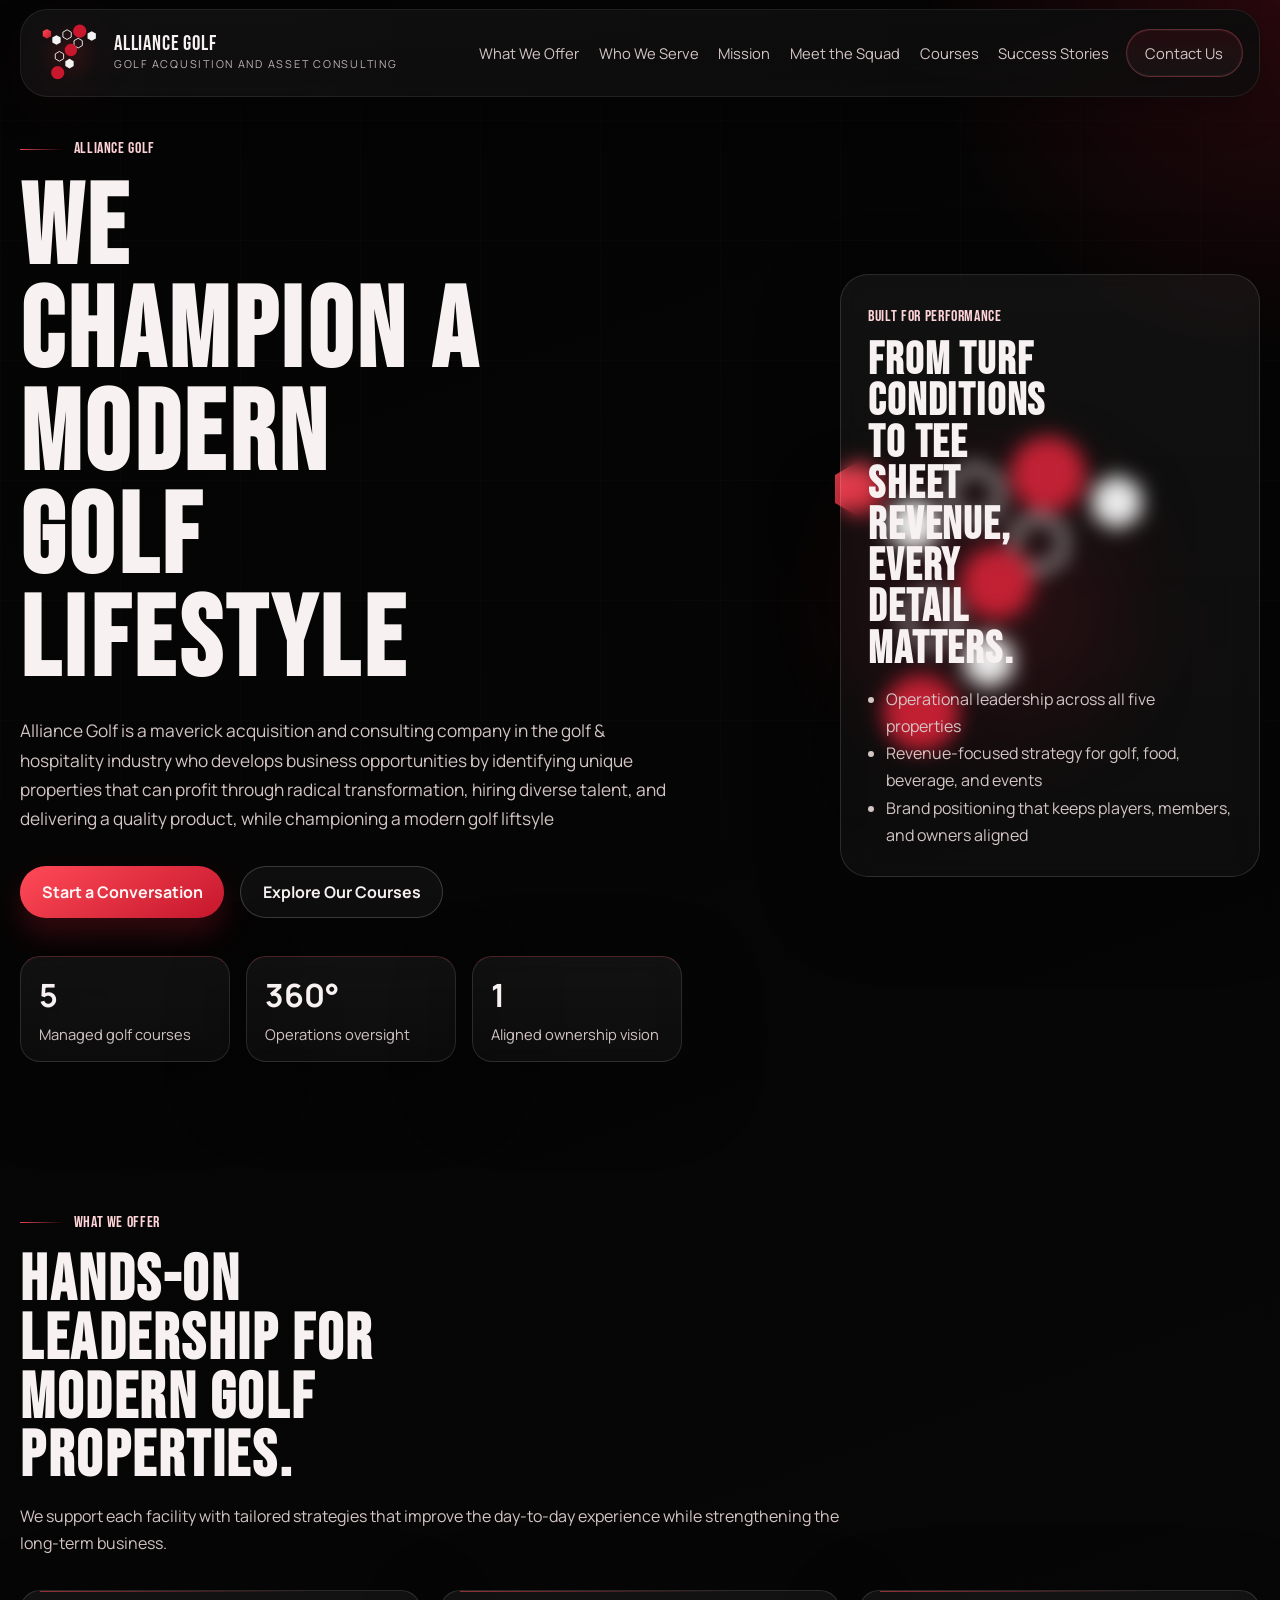
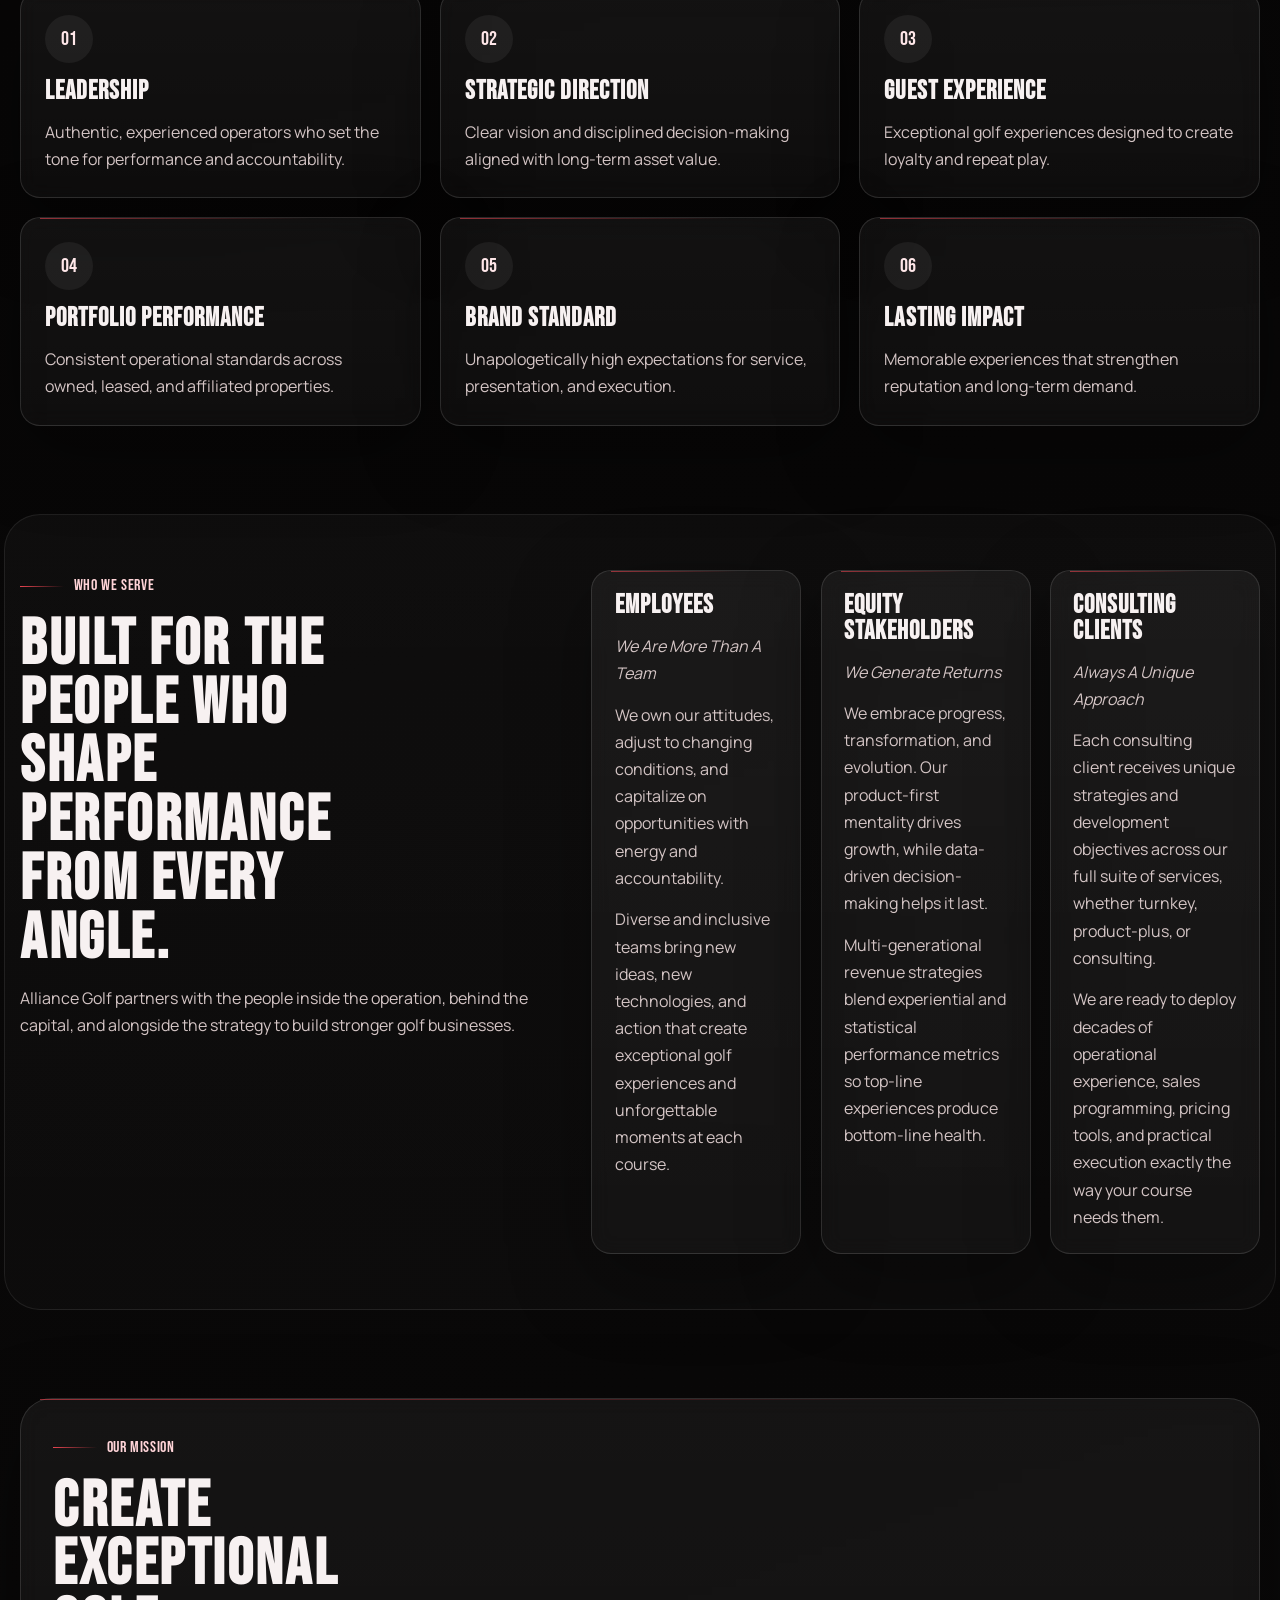
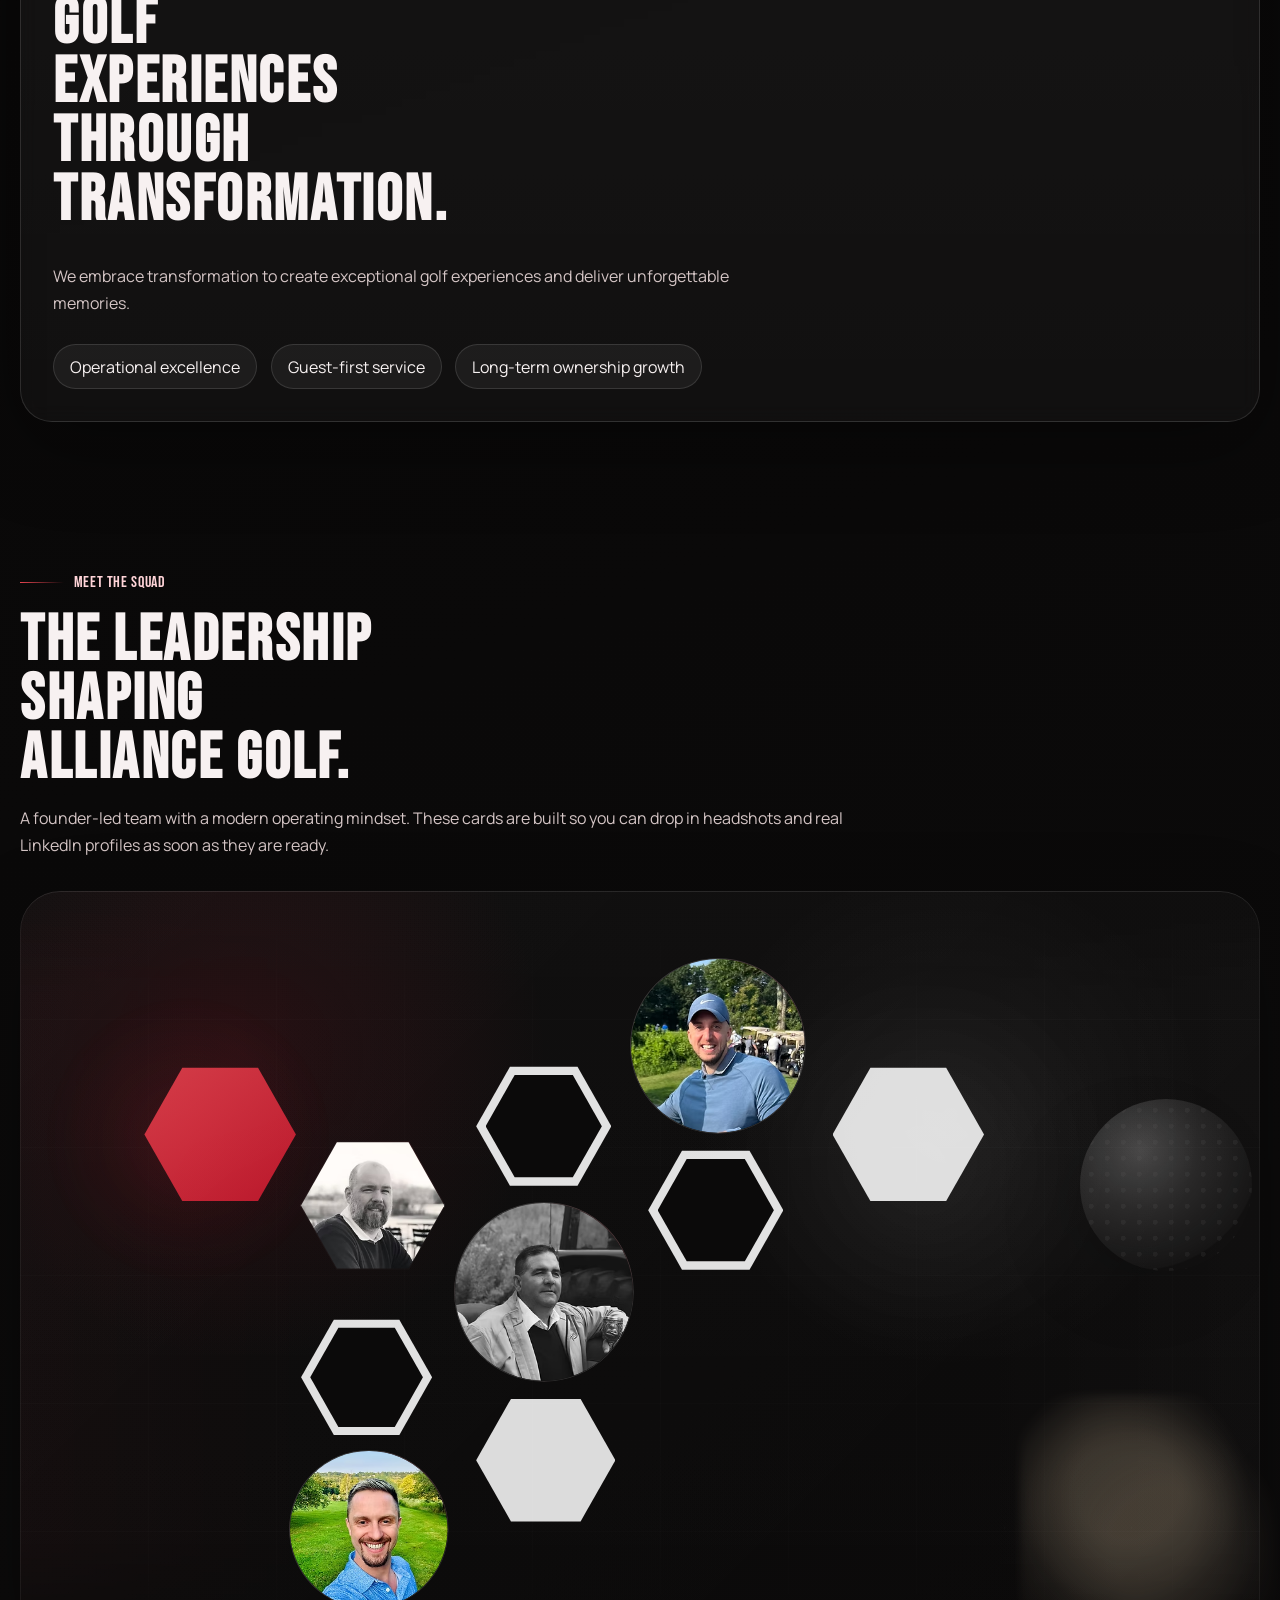
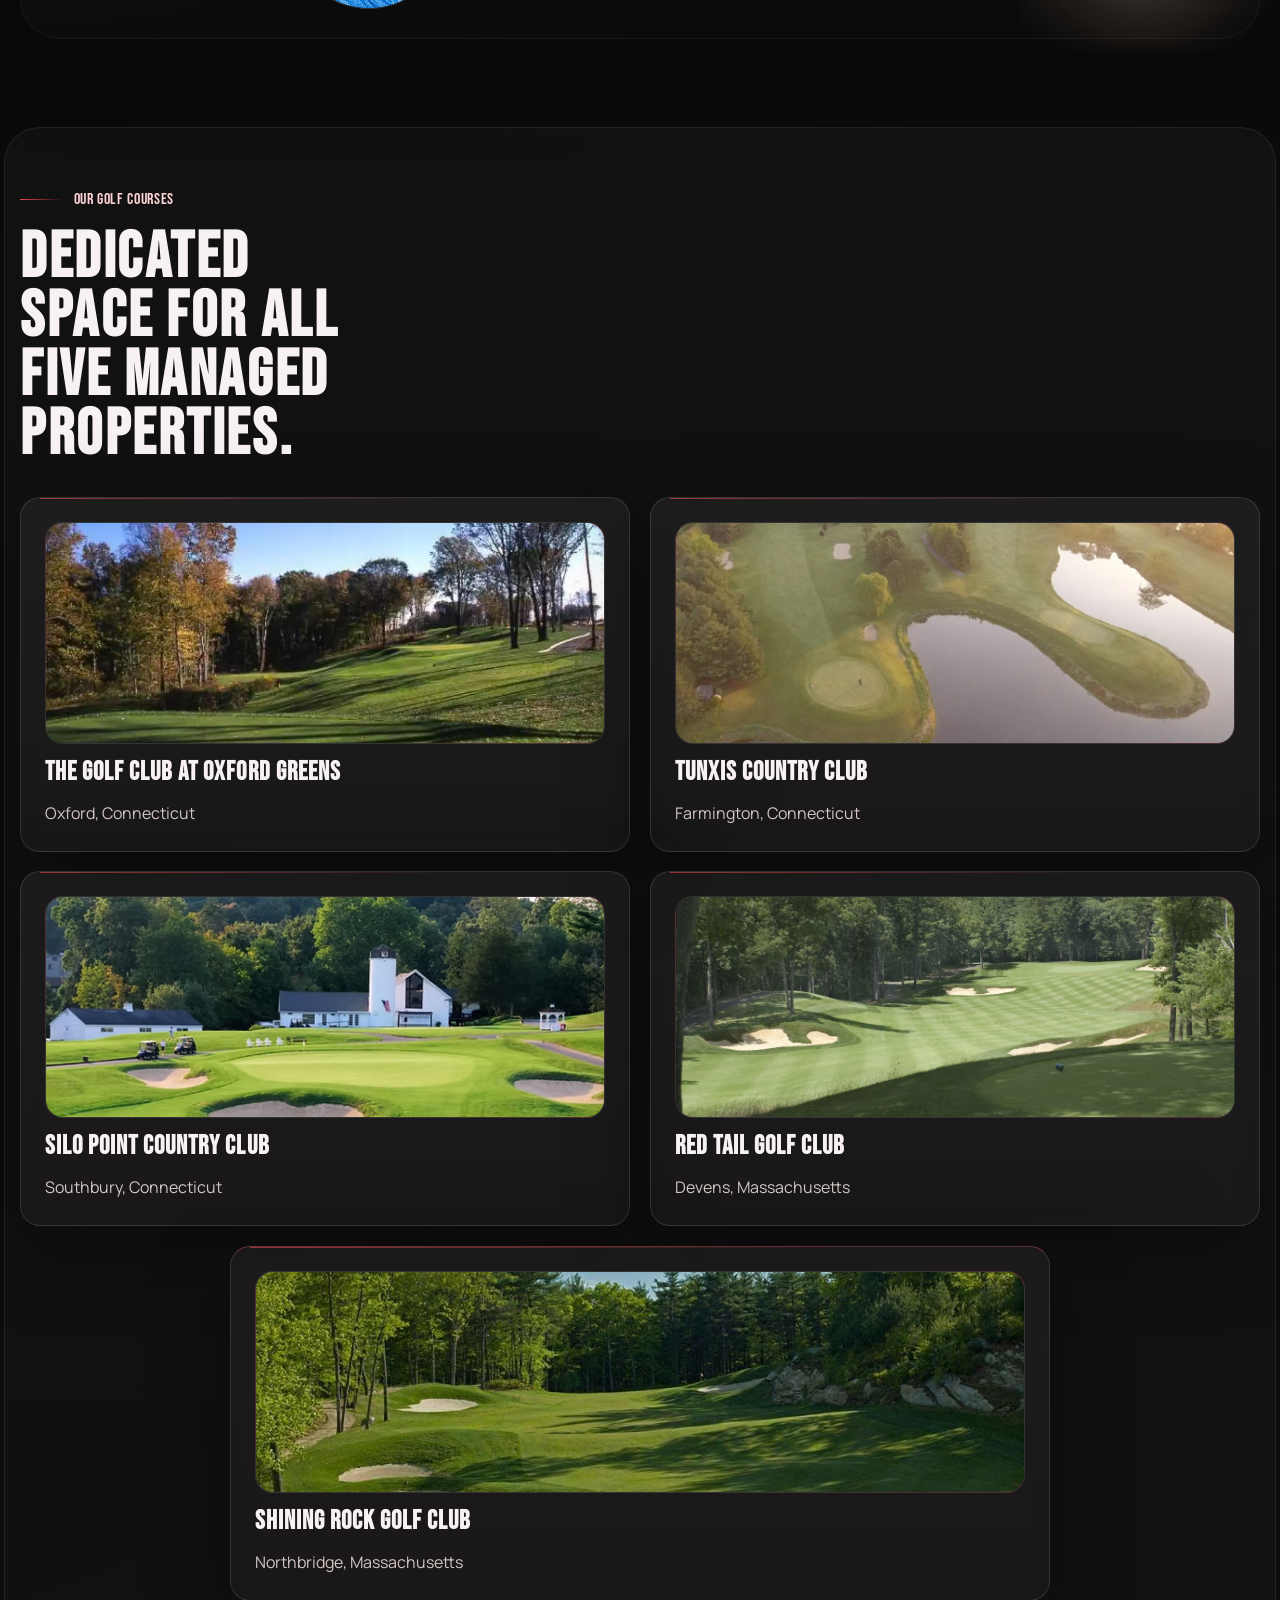
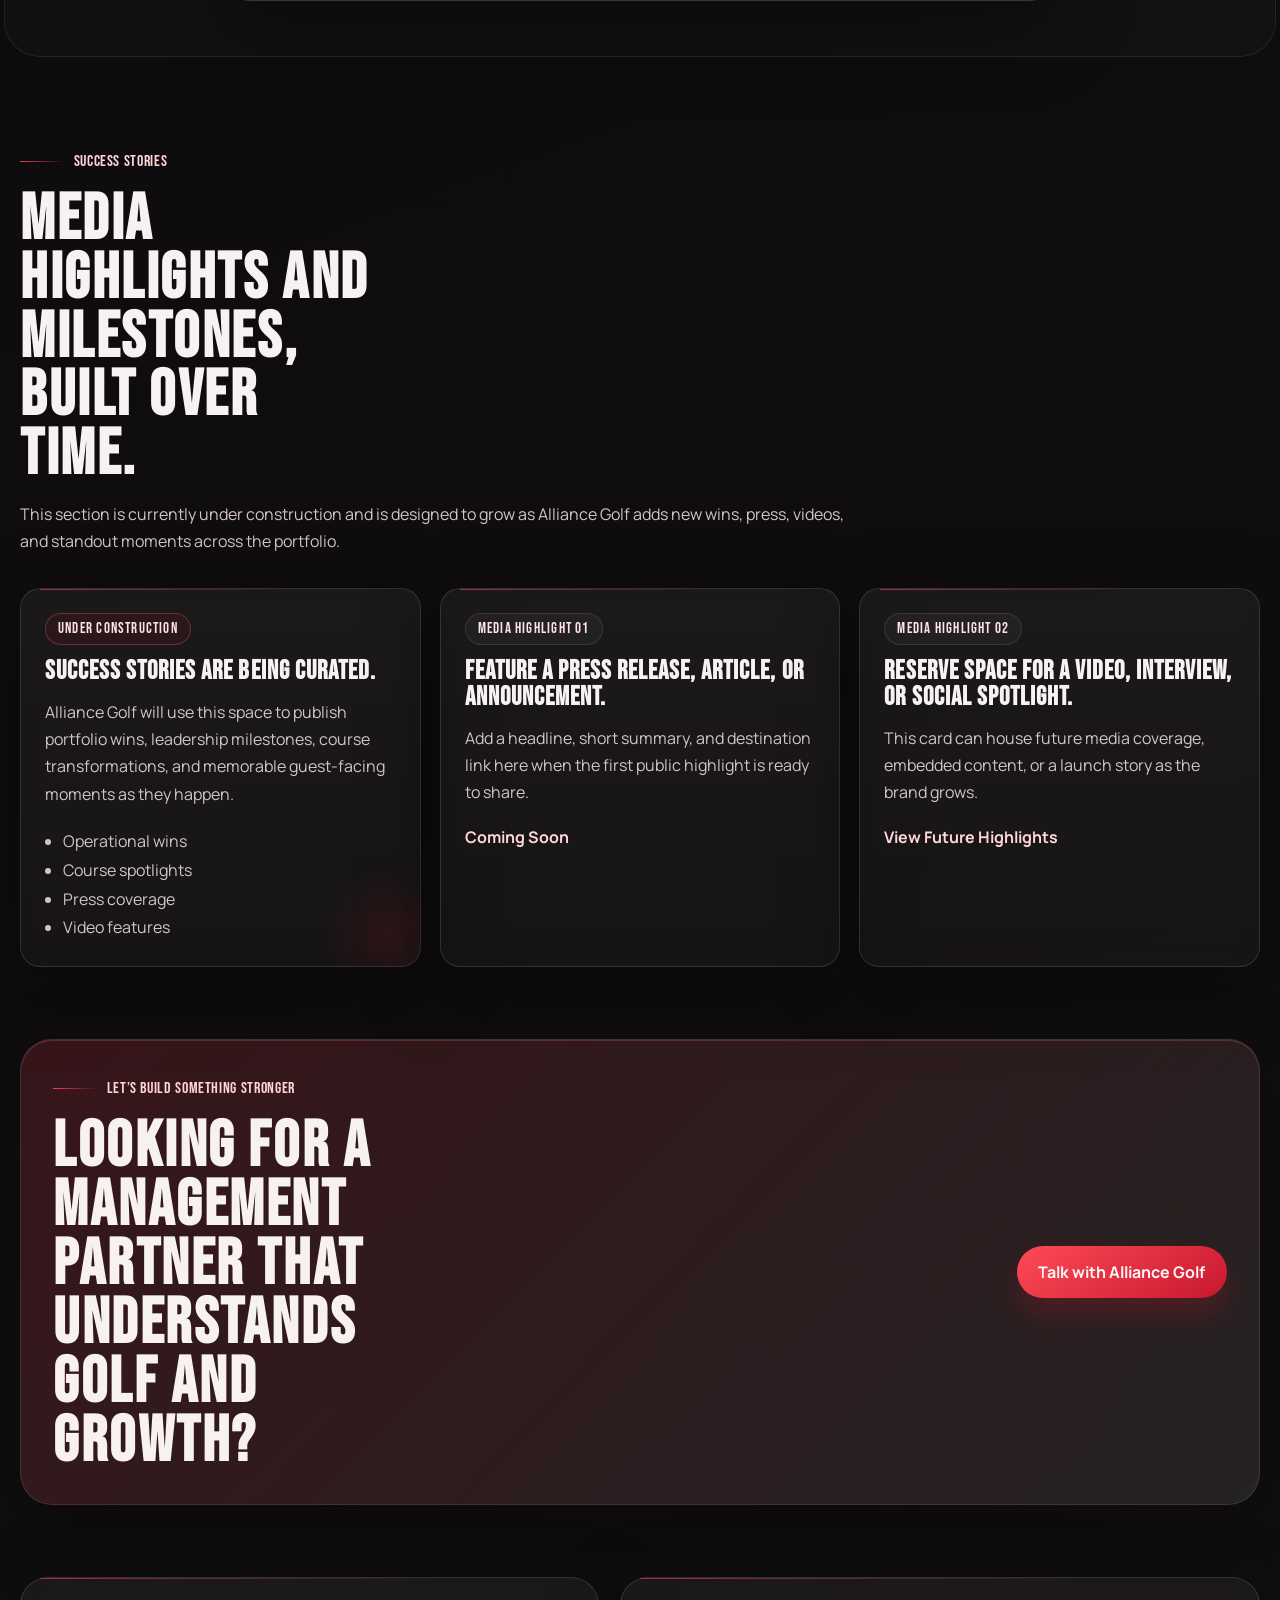
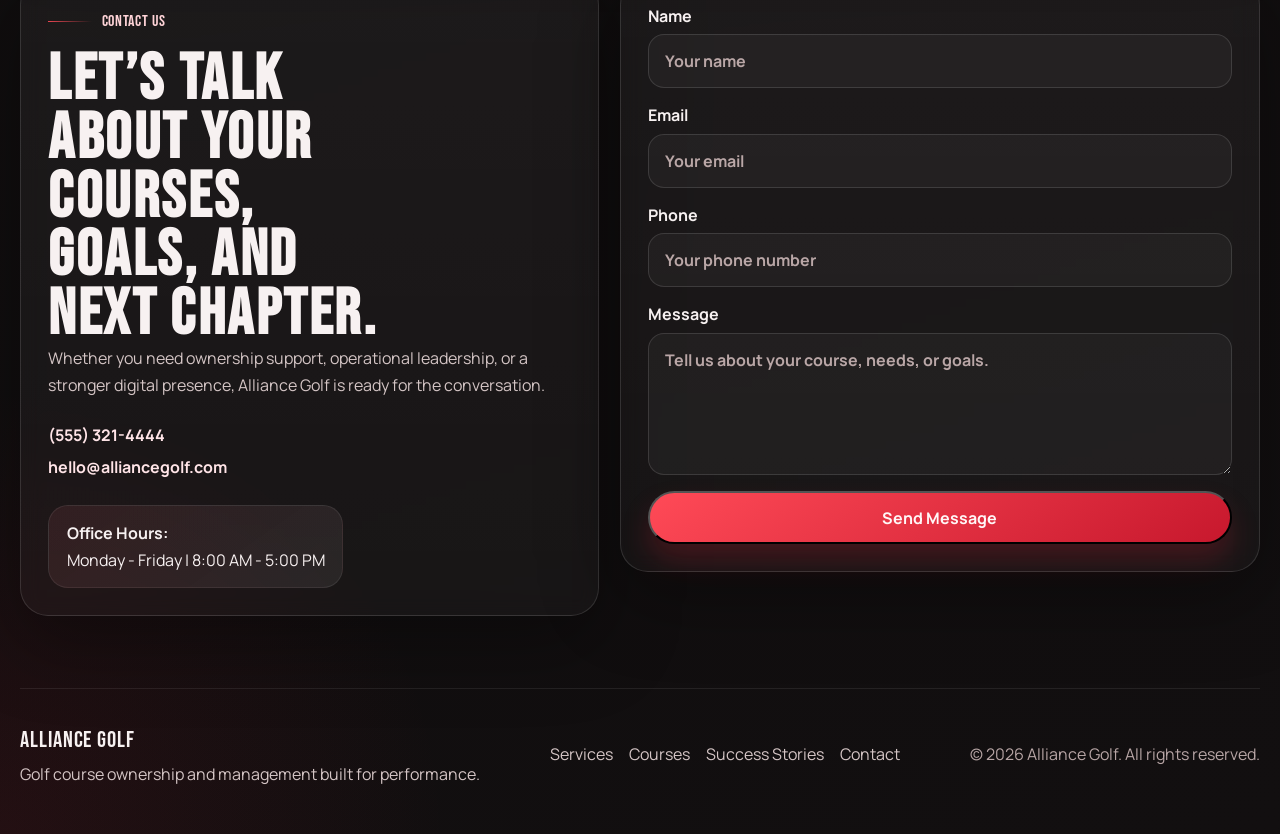
==== index.html @ 33ef3bf8 "initial commit alliance golf" ====
<!DOCTYPE html>
<html lang="en">
  <head>
    <meta charset="UTF-8" />
    <meta name="viewport" content="width=device-width, initial-scale=1.0" />
    <title>Alliance Golf | Golf Acquisition and Asset Consulting</title>
    <meta
      name="description"
      content="Alliance Golf is a golf course ownership and management group focused on operations, member experience, and long-term property growth."
    />
    <link rel="preconnect" href="https://fonts.googleapis.com" />
    <link rel="preconnect" href="https://fonts.gstatic.com" crossorigin />
    <link
      href="https://fonts.googleapis.com/css2?family=Bebas+Neue&family=Manrope:wght@400;500;600;700;800&display=swap"
      rel="stylesheet"
    />
    <link rel="stylesheet" href="styles.css" />
  </head>
  <body>
    <div class="site-shell">
      <header class="topbar">
        <a class="brand" href="#home" aria-label="Alliance Golf home">
          <span class="brand-mark">
            <img
              class="brand-logo"
              src="alliance-golf-logo.svg"
              alt="Alliance Golf logo"
            />
          </span>
          <span class="brand-copy">
            <span class="brand-name">Alliance Golf</span>
            <span class="brand-tag">Golf Acqusition and Asset Consulting</span>
          </span>
        </a>

        <button
          class="menu-toggle"
          type="button"
          aria-expanded="false"
          aria-controls="primary-nav"
        >
          <span></span>
          <span></span>
          <span></span>
          <span class="sr-only">Toggle navigation</span>
        </button>

        <nav class="nav" id="primary-nav" aria-label="Primary navigation">
          <a href="#offer">What We Offer</a>
          <a href="#serve">Who We Serve</a>
          <a href="#mission">Mission</a>
          <a href="#squad">Meet the Squad</a>
          <a href="#courses">Courses</a>
          <a href="#stories">Success Stories</a>
          <a href="#contact" class="nav-cta">Contact Us</a>
        </nav>
      </header>

      <main>
        <section class="hero section" id="home">
          <div class="hero-copy reveal">
            <p class="eyebrow">Alliance Golf</p>
            <h1>We Champion a Modern Golf Lifestyle</h1>
            <p class="hero-text">
              Alliance Golf is a maverick acquisition and consulting company in the golf &
              hospitality industry who develops business opportunities by identifying unique properties that
              can profit through radical transformation, hiring diverse talent, and delivering a quality product,
              while championing a modern golf liftsyle
            </p>
            <div class="hero-actions">
              <a class="button button-primary" href="#contact">Start a Conversation</a>
              <a class="button button-secondary" href="#courses">Explore Our Courses</a>
            </div>
            <div class="hero-stats">
              <article>
                <strong>5</strong>
                <span>Managed golf courses</span>
              </article>
              <article>
                <strong>360&deg;</strong>
                <span>Operations oversight</span>
              </article>
              <article>
                <strong>1</strong>
                <span>Aligned ownership vision</span>
              </article>
            </div>
          </div>

          <div class="hero-visual reveal">
            <div class="hero-logo-wrap" aria-hidden="true">
              <div class="hero-logo-glow"></div>
              <img class="hero-logo" src="alliance-golf-logo.svg" alt="" />
            </div>
            <div class="hero-panel">
              <p class="panel-label">Built for performance</p>
              <h2>From turf conditions to tee sheet revenue, every detail matters.</h2>
              <ul class="panel-list">
                <li>Operational leadership across all five properties</li>
                <li>Revenue-focused strategy for golf, food, beverage, and events</li>
                <li>Brand positioning that keeps players, members, and owners aligned</li>
              </ul>
            </div>
          </div>
        </section>

        <section class="section" id="offer">
          <div class="section-heading reveal">
            <p class="eyebrow">What We Offer</p>
            <h2>Hands-on leadership for modern golf properties.</h2>
            <p>
              We support each facility with tailored strategies that improve the day-to-day
              experience while strengthening the long-term business.
            </p>
          </div>

          <div class="card-grid offer-grid">
            <article class="info-card reveal">
              <span class="card-icon">01</span>
              <h3>Leadership</h3>
              <p>
                Authentic, experienced operators who set the tone for performance and
                accountability.
              </p>
            </article>
            <article class="info-card reveal">
              <span class="card-icon">02</span>
              <h3>Strategic Direction</h3>
              <p>
                Clear vision and disciplined decision-making aligned with long-term asset
                value.
              </p>
            </article>
            <article class="info-card reveal">
              <span class="card-icon">03</span>
              <h3>Guest Experience</h3>
              <p>
                Exceptional golf experiences designed to create loyalty and repeat play.
              </p>
            </article>
            <article class="info-card reveal">
              <span class="card-icon">04</span>
              <h3>Portfolio Performance</h3>
              <p>
                Consistent operational standards across owned, leased, and affiliated
                properties.
              </p>
            </article>
            <article class="info-card reveal">
              <span class="card-icon">05</span>
              <h3>Brand Standard</h3>
              <p>
                Unapologetically high expectations for service, presentation, and
                execution.
              </p>
            </article>
            <article class="info-card reveal">
              <span class="card-icon">06</span>
              <h3>Lasting Impact</h3>
              <p>
                Memorable experiences that strengthen reputation and long-term demand.
              </p>
            </article>
          </div>
        </section>

        <section class="section section-alt" id="serve">
          <div class="split-layout">
            <div class="section-heading reveal">
              <p class="eyebrow">Who We Serve</p>
              <h2>Built for the people who shape performance from every angle.</h2>
              <p>
                Alliance Golf partners with the people inside the operation, behind the capital,
                and alongside the strategy to build stronger golf businesses.
              </p>
            </div>
            <div class="serve-list">
              <article class="serve-card reveal">
                <h3>Employees</h3>
                <p><em>We Are More Than A Team</em></p>
                <p>
                  We own our attitudes, adjust to changing conditions, and capitalize on
                  opportunities with energy and accountability.
                </p>
                <p>
                  Diverse and inclusive teams bring new ideas, new technologies, and action that
                  create exceptional golf experiences and unforgettable moments at each course.
                </p>
              </article>
              <article class="serve-card reveal">
                <h3>Equity Stakeholders</h3>
                <p><em>We Generate Returns</em></p>
                <p>
                  We embrace progress, transformation, and evolution. Our product-first mentality
                  drives growth, while data-driven decision-making helps it last.
                </p>
                <p>
                  Multi-generational revenue strategies blend experiential and statistical
                  performance metrics so top-line experiences produce bottom-line health.
                </p>
              </article>
              <article class="serve-card reveal">
                <h3>Consulting Clients</h3>
                <p><em>Always A Unique Approach</em></p>
                <p>
                  Each consulting client receives unique strategies and development objectives
                  across our full suite of services, whether turnkey, product-plus, or consulting.
                </p>
                <p>
                  We are ready to deploy decades of operational experience, sales programming,
                  pricing tools, and practical execution exactly the way your course needs them.
                </p>
              </article>
            </div>
          </div>
        </section>

        <section class="section" id="mission">
          <div class="mission-panel reveal">
            <div class="section-heading">
              <p class="eyebrow">Our Mission</p>
              <h2>Create exceptional golf experiences through transformation.</h2>
            </div>
            <p class="mission-text">
              We embrace transformation to create exceptional golf experiences and deliver
              unforgettable memories.
            </p>
            <div class="mission-pillars">
              <span>Operational excellence</span>
              <span>Guest-first service</span>
              <span>Long-term ownership growth</span>
            </div>
          </div>
        </section>

        <section class="section squad-section" id="squad">
          <div class="section-heading reveal">
            <p class="eyebrow">Meet the Squad</p>
            <h2>The leadership shaping Alliance Golf.</h2>
            <p>
              A founder-led team with a modern operating mindset. These cards are built so you can
              drop in headshots and real LinkedIn profiles as soon as they are ready.
            </p>
          </div>

          <div class="squad-stage reveal">
            <span class="squad-atmosphere squad-atmosphere-left" aria-hidden="true"></span>
            <span class="squad-atmosphere squad-atmosphere-right" aria-hidden="true"></span>
            <span class="squad-ghost-hex squad-ghost-hex-one" aria-hidden="true"></span>
            <span class="squad-ghost-hex squad-ghost-hex-two" aria-hidden="true"></span>
            <span class="squad-golf-ball" aria-hidden="true"></span>
            <span class="squad-sand" aria-hidden="true"></span>

            <div class="squad-grid squad-logo-grid team-cluster">
            <span class="logo-piece logo-piece-red logo-piece-left node-1" aria-hidden="true"></span>
            <article class="profile-shape profile-circle profile-center node-8">
              <div class="profile-visual is-empty">
                <img
                  class="profile-image"
                  src="images/team/cofounder-2.jpg"
                  alt="Bryan Barrington headshot"
                  loading="lazy"
                  onerror="this.parentElement.classList.add('is-empty'); this.remove();"
                  onload="this.parentElement.classList.remove('is-empty');"
                />
                <div class="profile-placeholder" aria-hidden="true">
                  <span>Upload Bryan Photo</span>
                  <small>`images/team/cofounder-2.jpg`</small>
                </div>
              </div>
              <div class="profile-hover">
                <p class="profile-role">Agronomist</p>
                <h3>Bryan Barrington</h3>
                <p>Focuses on agronomy leadership, course conditions, and on-course standards.</p>
                <a class="profile-link" href="https://www.linkedin.com/in/bryan-barrington-08349510/" target="_blank" rel="noreferrer">
                  <span class="linkedin-mark" aria-hidden="true">
                    <svg viewBox="0 0 24 24" focusable="false" aria-hidden="true">
                      <path d="M6.94 8.5H3.56V20h3.38V8.5Zm.22-3.56c0-1.08-.81-1.94-1.91-1.94-1.09 0-1.91.86-1.91 1.94 0 1.07.81 1.94 1.88 1.94h.02c1.12 0 1.92-.87 1.92-1.94ZM20 13.01C20 9.47 18.11 7.82 15.59 7.82c-2.03 0-2.94 1.12-3.45 1.91V8.5H8.77c.04.82 0 11.5 0 11.5h3.37v-6.42c0-.34.03-.68.13-.92.27-.68.88-1.38 1.91-1.38 1.35 0 1.89 1.03 1.89 2.53V20H20v-6.99Z" />
                    </svg>
                  </span>
                  View LinkedIn
                </a>
              </div>
            </article>
            <span class="logo-piece logo-piece-outline logo-piece-top-center node-3" aria-hidden="true"></span>

            <article class="profile-shape profile-circle profile-top-right node-4">
              <div class="profile-visual is-empty">
                <img
                  class="profile-image"
                  src="images/team/cofounder-1.jpg"
                  alt="Josh McKim headshot"
                  loading="lazy"
                  onerror="this.parentElement.classList.add('is-empty'); this.remove();"
                  onload="this.parentElement.classList.remove('is-empty');"
                />
                <div class="profile-placeholder" aria-hidden="true">
                  <span>Upload Josh Photo</span>
                  <small>`images/team/cofounder-1.jpg`</small>
                </div>
              </div>
              <div class="profile-hover">
                <p class="profile-role">Managing Partner</p>
                <h3>Josh McKim</h3>
                <p>Leads vision, portfolio growth, and the strategic direction behind Alliance Golf.</p>
                <a class="profile-link" href="https://www.linkedin.com/in/joshua-m-mckim-b2746239" target="_blank" rel="noreferrer">
                  <span class="linkedin-mark" aria-hidden="true">
                    <svg viewBox="0 0 24 24" focusable="false" aria-hidden="true">
                      <path d="M6.94 8.5H3.56V20h3.38V8.5Zm.22-3.56c0-1.08-.81-1.94-1.91-1.94-1.09 0-1.91.86-1.91 1.94 0 1.07.81 1.94 1.88 1.94h.02c1.12 0 1.92-.87 1.92-1.94ZM20 13.01C20 9.47 18.11 7.82 15.59 7.82c-2.03 0-2.94 1.12-3.45 1.91V8.5H8.77c.04.82 0 11.5 0 11.5h3.37v-6.42c0-.34.03-.68.13-.92.27-.68.88-1.38 1.91-1.38 1.35 0 1.89 1.03 1.89 2.53V20H20v-6.99Z" />
                    </svg>
                  </span>
                  View LinkedIn
                </a>
              </div>
            </article>
            <span class="logo-piece logo-piece-ghost logo-piece-top-right node-5" aria-hidden="true"></span>
            <span class="logo-piece logo-piece-outline logo-piece-mid-right node-6" aria-hidden="true"></span>
            <span class="logo-piece logo-piece-outline logo-piece-bottom-left node-7" aria-hidden="true"></span>

            <article class="profile-shape profile-circle profile-bottom-left node-10">
              <div class="profile-visual is-empty">
                <img
                  class="profile-image"
                  src="images/team/cofounder-3.jpg"
                  alt="Albert Tomasso headshot"
                  loading="lazy"
                  onerror="this.parentElement.classList.add('is-empty'); this.remove();"
                  onload="this.parentElement.classList.remove('is-empty');"
                />
                <div class="profile-placeholder" aria-hidden="true">
                  <span>Upload Albert Photo</span>
                  <small>`images/team/cofounder-3.jpg`</small>
                </div>
              </div>
              <div class="profile-hover">
                <p class="profile-role">VP of Tech</p>
                <h3>Albert Tomasso</h3>
                <p>Oversees digital systems, product innovation, and the technology layer.</p>
                <a class="profile-link" href="https://www.linkedin.com/in/albert-tomasso" target="_blank" rel="noreferrer">
                  <span class="linkedin-mark" aria-hidden="true">
                    <svg viewBox="0 0 24 24" focusable="false" aria-hidden="true">
                      <path d="M6.94 8.5H3.56V20h3.38V8.5Zm.22-3.56c0-1.08-.81-1.94-1.91-1.94-1.09 0-1.91.86-1.91 1.94 0 1.07.81 1.94 1.88 1.94h.02c1.12 0 1.92-.87 1.92-1.94ZM20 13.01C20 9.47 18.11 7.82 15.59 7.82c-2.03 0-2.94 1.12-3.45 1.91V8.5H8.77c.04.82 0 11.5 0 11.5h3.37v-6.42c0-.34.03-.68.13-.92.27-.68.88-1.38 1.91-1.38 1.35 0 1.89 1.03 1.89 2.53V20H20v-6.99Z" />
                    </svg>
                  </span>
                  View LinkedIn
                </a>
              </div>
            </article>
            <span class="logo-piece logo-piece-ghost logo-piece-bottom-center node-9" aria-hidden="true"></span>

            <article class="profile-shape profile-hex profile-mid-left node-2">
              <div class="profile-visual is-empty">
                <img
                  class="profile-image"
                  src="images/team/vp-tech.jpg"
                  alt="Aaron Czajka headshot"
                  loading="lazy"
                  onerror="this.parentElement.classList.add('is-empty'); this.remove();"
                  onload="this.parentElement.classList.remove('is-empty');"
                />
                <div class="profile-placeholder" aria-hidden="true">
                  <span>Upload Aaron Photo</span>
                  <small>`images/team/vp-tech.jpg`</small>
                </div>
              </div>
              <div class="profile-hover">
                <p class="profile-role">Vice President of Operations</p>
                <h3>Aaron Czajka</h3>
                <p>Oversees day-to-day execution, operational alignment, and property standards.</p>
                <a class="profile-link" href="https://www.linkedin.com/in/czajka-aaron" target="_blank" rel="noreferrer">
                  <span class="linkedin-mark" aria-hidden="true">
                    <svg viewBox="0 0 24 24" focusable="false" aria-hidden="true">
                      <path d="M6.94 8.5H3.56V20h3.38V8.5Zm.22-3.56c0-1.08-.81-1.94-1.91-1.94-1.09 0-1.91.86-1.91 1.94 0 1.07.81 1.94 1.88 1.94h.02c1.12 0 1.92-.87 1.92-1.94ZM20 13.01C20 9.47 18.11 7.82 15.59 7.82c-2.03 0-2.94 1.12-3.45 1.91V8.5H8.77c.04.82 0 11.5 0 11.5h3.37v-6.42c0-.34.03-.68.13-.92.27-.68.88-1.38 1.91-1.38 1.35 0 1.89 1.03 1.89 2.53V20H20v-6.99Z" />
                    </svg>
                  </span>
                  View LinkedIn
                </a>
              </div>
            </article>
            </div>
          </div>
        </section>

        <section class="section section-alt" id="courses">
          <div class="section-heading reveal">
            <p class="eyebrow">Our Golf Courses</p>
            <h2>Dedicated space for all five managed properties.</h2>
            <p>
            </p>
          </div>

          <div class="course-grid">
            <article class="course-card reveal">
              <div class="course-media is-empty">
                <img
                  class="course-image"
                  src="images/courses/course-1.png"
                  alt="Course 01 photo"
                  loading="lazy"
                  onerror="this.parentElement.classList.add('is-empty'); this.remove();"
                  onload="this.parentElement.classList.remove('is-empty');"
                />
                <div class="course-placeholder" aria-hidden="true">
                  <span>Upload Course 01 Photo</span>
                  <small>`images/courses/course-1.png`</small>
                </div>
              </div>
              <h3>The Golf Club at Oxford Greens</h3>
              <p>Oxford, Connecticut</p>
            </article>
            <article class="course-card reveal">
              <div class="course-media is-empty">
                <img
                  class="course-image"
                  src="images/courses/course-2.png"
                  alt="Course 02 photo"
                  loading="lazy"
                  onerror="this.parentElement.classList.add('is-empty'); this.remove();"
                  onload="this.parentElement.classList.remove('is-empty');"
                />
                <div class="course-placeholder" aria-hidden="true">
                  <span>Upload Course 02 Photo</span>
                  <small>`images/courses/course-2.png`</small>
                </div>
              </div>
              <h3>Tunxis Country Club</h3>
              <p>Farmington, Connecticut</p>
            </article>
            <article class="course-card reveal">
              <div class="course-media is-empty">
                <img
                  class="course-image"
                  src="images/courses/course-3.png"
                  alt="Course 03 photo"
                  loading="lazy"
                  onerror="this.parentElement.classList.add('is-empty'); this.remove();"
                  onload="this.parentElement.classList.remove('is-empty');"
                />
                <div class="course-placeholder" aria-hidden="true">
                  <span>Upload Course 03 Photo</span>
                  <small>`images/courses/course-3.png`</small>
                </div>
              </div>
              <h3>Silo Point Country Club</h3>
              <p>Southbury, Connecticut</p>
            </article>
            <article class="course-card reveal">
              <div class="course-media is-empty">
                <img
                  class="course-image"
                  src="images/courses/course-4.png"
                  alt="Course 04 photo"
                  loading="lazy"
                  onerror="this.parentElement.classList.add('is-empty'); this.remove();"
                  onload="this.parentElement.classList.remove('is-empty');"
                />
                <div class="course-placeholder" aria-hidden="true">
                  <span>Upload Course 04 Photo</span>
                  <small>`images/courses/course-4.png`</small>
                </div>
              </div>
              <h3>Red Tail Golf Club</h3>
              <p>Devens, Massachusetts</p>
            </article>
            <article class="course-card reveal featured">
              <div class="course-media is-empty">
                <img
                  class="course-image"
                  src="images/courses/course-5.png"
                  alt="Course 05 photo"
                  loading="lazy"
                  onerror="this.parentElement.classList.add('is-empty'); this.remove();"
                  onload="this.parentElement.classList.remove('is-empty');"
                />
                <div class="course-placeholder" aria-hidden="true">
                  <span>Upload Course 05 Photo</span>
                  <small>`images/courses/course-5.png`</small>
                </div>
              </div>
              <h3>Shining Rock Golf Club</h3>
              <p>Northbridge, Massachusetts</p>
            </article>
          </div>
        </section>

        <section class="section" id="stories">
          <div class="section-heading reveal">
            <p class="eyebrow">Success Stories</p>
            <h2>Media highlights and milestones, built over time.</h2>
            <p>
              This section is currently under construction and is designed to grow as Alliance
              Golf adds new wins, press, videos, and standout moments across the portfolio.
            </p>
          </div>

          <div class="stories-grid stories-grid-buildout">
            <article class="story-card story-card-status reveal">
              <span class="story-badge">Under Construction</span>
              <h3>Success stories are being curated.</h3>
              <p>
                Alliance Golf will use this space to publish portfolio wins, leadership milestones,
                course transformations, and memorable guest-facing moments as they happen.
              </p>
              <ul class="story-list">
                <li>Operational wins</li>
                <li>Course spotlights</li>
                <li>Press coverage</li>
                <li>Video features</li>
              </ul>
            </article>
            <article class="story-card reveal">
              <span class="story-kicker">Media Highlight 01</span>
              <h3>Feature a press release, article, or announcement.</h3>
              <p>
                Add a headline, short summary, and destination link here when the first public
                highlight is ready to share.
              </p>
              <a class="story-link" href="#contact">Coming Soon</a>
            </article>
            <article class="story-card reveal">
              <span class="story-kicker">Media Highlight 02</span>
              <h3>Reserve space for a video, interview, or social spotlight.</h3>
              <p>
                This card can house future media coverage, embedded content, or a launch story as
                the brand grows.
              </p>
              <a class="story-link" href="#contact">View Future Highlights</a>
            </article>
          </div>
        </section>

        <section class="section cta-band reveal">
          <div>
            <p class="eyebrow">Let’s Build Something Stronger</p>
            <h2>Looking for a management partner that understands golf and growth?</h2>
          </div>
          <a class="button button-primary" href="#contact">Talk with Alliance Golf</a>
        </section>

        <section class="section contact-section" id="contact">
          <div class="contact-copy reveal">
            <p class="eyebrow">Contact Us</p>
            <h2>Let’s talk about your courses, goals, and next chapter.</h2>
            <p>
              Whether you need ownership support, operational leadership, or a stronger digital
              presence, Alliance Golf is ready for the conversation.
            </p>
            <div class="contact-links">
              <a href="tel:555-321-4444">(555) 321-4444</a>
              <a href="mailto:hello@alliancegolf.com">hello@alliancegolf.com</a>
            </div>
            <div class="contact-note">
              <strong>Office Hours:</strong>
              <span>Monday - Friday | 8:00 AM - 5:00 PM</span>
            </div>
          </div>

          <form class="contact-form reveal">
            <label>
              Name
              <input type="text" name="name" placeholder="Your name" />
            </label>
            <label>
              Email
              <input type="email" name="email" placeholder="Your email" />
            </label>
            <label>
              Phone
              <input type="tel" name="phone" placeholder="Your phone number" />
            </label>
            <label>
              Message
              <textarea
                name="message"
                rows="5"
                placeholder="Tell us about your course, needs, or goals."
              ></textarea>
            </label>
            <button class="button button-primary" type="submit">Send Message</button>
          </form>
        </section>
      </main>

      <footer class="footer">
        <div>
          <p class="footer-brand">Alliance Golf</p>
          <p>Golf course ownership and management built for performance.</p>
        </div>
        <div class="footer-links">
          <a href="#offer">Services</a>
          <a href="#courses">Courses</a>
          <a href="#stories">Success Stories</a>
          <a href="#contact">Contact</a>
        </div>
        <p class="footer-copy">© <span id="year"></span> Alliance Golf. All rights reserved.</p>
      </footer>
    </div>

    <script src="script.js"></script>
  </body>
</html>
---- styles.css ----
:root {
  --bg: #0a0909;
  --bg-alt: #131111;
  --surface: rgba(255, 255, 255, 0.05);
  --surface-strong: rgba(255, 255, 255, 0.08);
  --surface-soft: rgba(255, 255, 255, 0.03);
  --text: #f7f1f1;
  --muted: #d4c5c5;
  --line: rgba(255, 255, 255, 0.12);
  --accent: #c7182d;
  --accent-bright: #ff4a57;
  --accent-dark: #6f0f18;
  --shadow: 0 24px 80px rgba(0, 0, 0, 0.35);
  --radius-lg: 28px;
  --radius-md: 20px;
  --radius-sm: 14px;
  --container: min(1240px, calc(100vw - 2rem));
}

*,
*::before,
*::after {
  box-sizing: border-box;
}

html {
  scroll-behavior: smooth;
}

:target {
  scroll-margin-top: 8.5rem;
}

body {
  margin: 0;
  font-family: "Manrope", sans-serif;
  background:
    radial-gradient(circle at top right, rgba(199, 24, 45, 0.18), transparent 22rem),
    radial-gradient(circle at bottom left, rgba(199, 24, 45, 0.1), transparent 28rem),
    linear-gradient(160deg, #050404 0%, #0b0a0a 52%, #120f10 100%);
  color: var(--text);
}

body::before {
  content: "";
  position: fixed;
  inset: 0;
  background-image:
    linear-gradient(rgba(255, 255, 255, 0.015) 1px, transparent 1px),
    linear-gradient(90deg, rgba(255, 255, 255, 0.015) 1px, transparent 1px);
  background-size: 120px 120px;
  pointer-events: none;
  mask-image: linear-gradient(to bottom, transparent, black 18%, black 82%, transparent);
}

a {
  color: inherit;
  text-decoration: none;
}

img {
  max-width: 100%;
  display: block;
}

button,
input,
textarea {
  font: inherit;
}

.site-shell {
  width: var(--container);
  margin: 0 auto;
  padding-bottom: 2rem;
}

.topbar {
  position: sticky;
  top: 0.75rem;
  z-index: 30;
  display: flex;
  align-items: center;
  justify-content: space-between;
  gap: 1.25rem;
  padding: 0.8rem 1.15rem;
  border: 1px solid rgba(255, 255, 255, 0.08);
  border-radius: 30px;
  backdrop-filter: blur(18px);
  box-shadow: 0 18px 40px rgba(0, 0, 0, 0.28);
  background:
    linear-gradient(90deg, rgba(255, 255, 255, 0.035), rgba(255, 255, 255, 0.015)),
    linear-gradient(180deg, rgba(8, 8, 8, 0.94), rgba(8, 8, 8, 0.72));
  transform-origin: top center;
  transition:
    padding 0.42s cubic-bezier(0.22, 1, 0.36, 1),
    gap 0.42s cubic-bezier(0.22, 1, 0.36, 1),
    top 0.42s cubic-bezier(0.22, 1, 0.36, 1),
    border-radius 0.42s cubic-bezier(0.22, 1, 0.36, 1),
    background 0.42s cubic-bezier(0.22, 1, 0.36, 1),
    box-shadow 0.42s cubic-bezier(0.22, 1, 0.36, 1);
}

.brand {
  display: inline-flex;
  align-items: center;
  gap: 0.8rem;
  min-width: 0;
  flex: 0 0 auto;
}

.brand-mark {
  width: 72px;
  height: 72px;
  flex: 0 0 72px;
  display: inline-flex;
  align-items: center;
  justify-content: center;
  padding: 0.15rem;
  border-radius: 20px;
  background: radial-gradient(circle at center, rgba(199, 24, 45, 0.14), transparent 68%);
  transition:
    width 0.42s cubic-bezier(0.22, 1, 0.36, 1),
    height 0.42s cubic-bezier(0.22, 1, 0.36, 1),
    flex-basis 0.42s cubic-bezier(0.22, 1, 0.36, 1),
    border-radius 0.42s cubic-bezier(0.22, 1, 0.36, 1);
}

.brand-logo {
  width: 100%;
  height: auto;
  filter: drop-shadow(0 14px 24px rgba(199, 24, 45, 0.22));
}

.brand-copy {
  display: grid;
  gap: 0.15rem;
}

.brand-name,
.eyebrow,
h1,
h2,
h3,
.panel-label,
.story-metric,
.course-label,
.team-role {
  font-family: "Bebas Neue", sans-serif;
  letter-spacing: 0.04em;
}

.brand-name {
  font-size: 1.45rem;
  line-height: 1;
  transition: font-size 0.42s cubic-bezier(0.22, 1, 0.36, 1);
}

.brand-tag {
  color: var(--muted);
  font-size: 0.68rem;
  text-transform: uppercase;
  letter-spacing: 0.16em;
  transition:
    opacity 0.42s cubic-bezier(0.22, 1, 0.36, 1),
    transform 0.42s cubic-bezier(0.22, 1, 0.36, 1);
}

.nav {
  display: flex;
  align-items: center;
  justify-content: flex-end;
  gap: clamp(0.45rem, 0.85vw, 0.95rem);
  flex: 1 1 auto;
  min-width: 0;
  font-size: clamp(0.82rem, 0.78rem + 0.18vw, 0.95rem);
  transition:
    gap 0.42s cubic-bezier(0.22, 1, 0.36, 1),
    font-size 0.42s cubic-bezier(0.22, 1, 0.36, 1);
}

.nav a {
  display: inline-flex;
  align-items: center;
  min-height: 2.8rem;
  padding: 0 0.2rem;
  color: var(--muted);
  white-space: nowrap;
  transition:
    color 0.2s ease,
    transform 0.2s ease,
    min-height 0.42s cubic-bezier(0.22, 1, 0.36, 1);
}

.topbar.is-compact {
  top: 0.42rem;
  gap: 0.9rem;
  padding: 0.62rem 0.95rem;
  border-radius: 26px;
  box-shadow: 0 16px 36px rgba(0, 0, 0, 0.24);
  background:
    linear-gradient(90deg, rgba(255, 255, 255, 0.04), rgba(255, 255, 255, 0.02)),
    linear-gradient(180deg, rgba(8, 8, 8, 0.96), rgba(8, 8, 8, 0.82));
}

.topbar.is-compact .brand-mark {
  width: 58px;
  height: 58px;
  flex-basis: 58px;
}

.topbar.is-compact .brand-name {
  font-size: 1.2rem;
}

.topbar.is-compact .brand-tag {
  opacity: 0.82;
  transform: translateY(-1px);
}

.topbar.is-compact .nav {
  gap: clamp(0.35rem, 0.7vw, 0.75rem);
  font-size: clamp(0.78rem, 0.76rem + 0.12vw, 0.88rem);
}

.topbar.is-compact .nav a {
  min-height: 2.35rem;
}

.topbar.is-compact .nav-cta {
  padding: 0.68rem 1rem !important;
}

.topbar {
  --header-progress: 0;
  top: calc(0.75rem - (0.33rem * var(--header-progress)));
  gap: calc(1.25rem - (0.35rem * var(--header-progress)));
  padding:
    calc(0.8rem - (0.18rem * var(--header-progress)))
    calc(1.15rem - (0.2rem * var(--header-progress)));
  border-radius: calc(30px - (4px * var(--header-progress)));
  box-shadow:
    0 calc(18px - (2px * var(--header-progress)))
    calc(40px - (4px * var(--header-progress)))
    rgba(0, 0, 0, calc(0.28 - (0.04 * var(--header-progress))));
}

.brand-mark {
  width: calc(72px - (14px * var(--header-progress)));
  height: calc(72px - (14px * var(--header-progress)));
  flex-basis: calc(72px - (14px * var(--header-progress)));
  border-radius: calc(20px - (2px * var(--header-progress)));
}

.brand-name {
  font-size: calc(1.45rem - (0.25rem * var(--header-progress)));
}

.brand-tag {
  opacity: calc(1 - (0.18 * var(--header-progress)));
  transform: translateY(calc(-1px * var(--header-progress)));
}

.nav {
  gap: calc(0.95rem - (0.2rem * var(--header-progress)));
}

.nav a {
  min-height: calc(2.8rem - (0.45rem * var(--header-progress)));
}

.nav-cta {
  padding:
    calc(0.8rem - (0.12rem * var(--header-progress)))
    calc(1.15rem - (0.15rem * var(--header-progress))) !important;
}

.nav a:hover,
.nav a:focus-visible {
  color: #ffe1e4;
  transform: translateY(-1px);
}

.nav-cta {
  padding: 0.8rem 1.15rem !important;
  border: 1px solid rgba(255, 108, 121, 0.3);
  border-radius: 999px;
  background: linear-gradient(180deg, rgba(199, 24, 45, 0.12), rgba(255, 255, 255, 0.03));
  box-shadow: inset 0 0 0 1px rgba(255, 255, 255, 0.04);
}

.menu-toggle {
  display: none;
  width: 3rem;
  height: 3rem;
  border: 1px solid var(--line);
  border-radius: 999px;
  background: rgba(255, 255, 255, 0.04);
  color: var(--text);
  padding: 0;
  cursor: pointer;
}

.menu-toggle span {
  display: block;
  width: 18px;
  height: 2px;
  background: currentColor;
  margin: 4px auto;
  border-radius: 999px;
}

.sr-only {
  position: absolute;
  width: 1px;
  height: 1px;
  padding: 0;
  margin: -1px;
  overflow: hidden;
  clip: rect(0, 0, 0, 0);
  white-space: nowrap;
  border: 0;
}

.section {
  padding: 4.5rem 0;
  scroll-margin-top: 8.5rem;
}

.section-alt {
  position: relative;
}

.section-alt::before {
  content: "";
  position: absolute;
  inset: 1rem -1rem;
  border: 1px solid rgba(255, 255, 255, 0.08);
  border-radius: 36px;
  background: linear-gradient(180deg, rgba(255, 255, 255, 0.03), rgba(255, 255, 255, 0.02));
  z-index: -1;
}

.hero {
  display: grid;
  grid-template-columns: 1.1fr 0.9fr;
  gap: 2.25rem;
  padding-top: 2.8rem;
  align-items: center;
}

.eyebrow {
  display: inline-flex;
  align-items: center;
  gap: 0.6rem;
  color: #ffd4d8;
  font-size: 1rem;
  margin: 0 0 1rem;
}

.eyebrow::before {
  content: "";
  width: 44px;
  height: 1px;
  background: linear-gradient(90deg, rgba(255, 74, 87, 0.9), transparent);
}

h1,
h2 {
  margin: 0;
  line-height: 0.92;
}

h1 {
  font-size: clamp(4rem, 10vw, 7rem);
  max-width: 11ch;
}

h2 {
  font-size: clamp(2.35rem, 5vw, 4.2rem);
  max-width: 14ch;
}

h3 {
  margin: 0;
  font-size: 1.6rem;
  line-height: 1;
}

p {
  margin: 0;
  color: var(--muted);
  line-height: 1.7;
}

.hero-text {
  max-width: 60ch;
  margin-top: 1.4rem;
  font-size: 1.08rem;
}

.hero-actions {
  display: flex;
  flex-wrap: wrap;
  gap: 1rem;
  margin-top: 2rem;
}

.button {
  display: inline-flex;
  align-items: center;
  justify-content: center;
  min-height: 3.25rem;
  padding: 0.85rem 1.35rem;
  border-radius: 999px;
  font-weight: 700;
  transition: transform 0.2s ease, box-shadow 0.2s ease, border-color 0.2s ease;
}

.button:hover,
.button:focus-visible {
  transform: translateY(-2px);
}

.button-primary {
  background: linear-gradient(145deg, var(--accent-bright), var(--accent));
  color: #fff7f7;
  box-shadow: 0 16px 28px rgba(199, 24, 45, 0.24);
}

.button-secondary {
  border: 1px solid rgba(255, 255, 255, 0.18);
  background: rgba(255, 255, 255, 0.04);
}

.hero-stats {
  display: grid;
  grid-template-columns: repeat(3, minmax(0, 1fr));
  gap: 1rem;
  margin-top: 2.4rem;
}

.hero-stats article,
.hero-panel,
.info-card,
.serve-card,
.mission-panel,
.team-card,
.course-card,
.story-card,
.faq-item,
.contact-form,
.contact-copy {
  border: 1px solid var(--line);
  background: linear-gradient(180deg, var(--surface), var(--surface-soft));
  backdrop-filter: blur(10px);
  box-shadow: var(--shadow);
}

.hero-stats article {
  padding: 1rem 1.1rem;
  border-radius: var(--radius-md);
  border-top: 1px solid rgba(255, 108, 121, 0.26);
}

.hero-stats strong {
  display: block;
  margin-bottom: 0.35rem;
  color: var(--text);
  font-size: 2rem;
}

.hero-stats span {
  color: var(--muted);
  font-size: 0.92rem;
}

.hero-visual {
  position: relative;
  min-height: 560px;
}

.hero-logo-wrap {
  position: absolute;
  inset: 0;
  display: grid;
  place-items: center;
}

.hero-logo-glow {
  position: absolute;
  width: min(78vw, 420px);
  aspect-ratio: 1;
  border-radius: 50%;
  background:
    radial-gradient(circle, rgba(199, 24, 45, 0.22), rgba(199, 24, 45, 0.08) 36%, transparent 68%);
  filter: blur(18px);
}

.hero-logo {
  position: relative;
  width: min(78vw, 340px);
  height: auto;
  filter: drop-shadow(0 30px 40px rgba(0, 0, 0, 0.45));
  opacity: 0.96;
}

.hero-panel {
  position: absolute;
  right: 0;
  bottom: 0;
  width: min(100%, 420px);
  padding: 1.7rem;
  border-radius: var(--radius-lg);
}

.panel-label,
.course-label,
.team-role {
  margin-bottom: 0.65rem;
  color: #ffd4d8;
  font-size: 1rem;
}

.hero-panel h2 {
  font-size: clamp(1.9rem, 4vw, 2.8rem);
  max-width: 11ch;
}

.panel-list {
  padding-left: 1.1rem;
  margin: 1rem 0 0;
  color: var(--muted);
  line-height: 1.7;
}

.section-heading {
  max-width: 52rem;
  margin-bottom: 2rem;
}

.section-heading p:last-child {
  margin-top: 1rem;
}

.card-grid,
.serve-list,
.course-grid,
.stories-grid,
.faq-list {
  display: grid;
  gap: 1.2rem;
}

.offer-grid {
  grid-template-columns: repeat(3, minmax(0, 1fr));
}

.info-card,
.team-card,
.story-card,
.course-card {
  padding: 1.5rem;
  border-radius: var(--radius-md);
}

.card-icon {
  display: inline-flex;
  align-items: center;
  justify-content: center;
  width: 3rem;
  height: 3rem;
  margin-bottom: 1rem;
  border-radius: 50%;
  background: rgba(255, 255, 255, 0.06);
  color: #ffe7e9;
  font-family: "Bebas Neue", sans-serif;
  font-size: 1.25rem;
}

.info-card p,
.team-card p:last-child,
.serve-card p,
.course-card p:not(.course-label),
.story-card p {
  margin-top: 0.9rem;
}

.split-layout {
  display: grid;
  grid-template-columns: 0.9fr 1.1fr;
  gap: 1.5rem;
  align-items: start;
}

.serve-list {
  grid-template-columns: repeat(3, minmax(0, 1fr));
}

.serve-card {
  padding: 1.4rem;
  border-radius: var(--radius-md);
  position: relative;
}

.serve-card::before,
.info-card::before,
.story-card::before,
.course-card::before,
.contact-copy::before,
.contact-form::before,
.mission-panel::before {
  content: "";
  position: absolute;
  left: 1.2rem;
  right: 1.2rem;
  top: 0;
  height: 1px;
  background: linear-gradient(90deg, rgba(255, 74, 87, 0.55), transparent 75%);
  pointer-events: none;
}

.mission-panel {
  padding: 2rem;
  border-radius: 32px;
}

.mission-text {
  max-width: 70ch;
  margin-top: 1rem;
}

.mission-pillars {
  display: flex;
  flex-wrap: wrap;
  gap: 0.85rem;
  margin-top: 1.7rem;
}

.mission-pillars span {
  display: inline-flex;
  align-items: center;
  min-height: 2.8rem;
  padding: 0.55rem 1rem;
  border-radius: 999px;
  border: 1px solid rgba(255, 255, 255, 0.12);
  background: rgba(255, 255, 255, 0.05);
}

.squad-section {
  position: relative;
  isolation: isolate;
}

.squad-stage {
  position: relative;
  margin-top: 1.25rem;
  padding: 3rem 2rem 2.75rem;
  overflow: visible;
  border-radius: 40px;
  background:
    linear-gradient(180deg, rgba(255, 255, 255, 0.015), rgba(255, 255, 255, 0)),
    radial-gradient(circle at 18% 22%, rgba(199, 24, 45, 0.12), transparent 26%),
    radial-gradient(circle at 75% 30%, rgba(255, 255, 255, 0.05), transparent 24%),
    linear-gradient(135deg, rgba(255, 255, 255, 0.02), rgba(255, 255, 255, 0));
  box-shadow:
    inset 0 1px 0 rgba(255, 255, 255, 0.05),
    0 32px 90px rgba(0, 0, 0, 0.24);
}

.squad-stage::before,
.squad-stage::after {
  content: "";
  position: absolute;
  inset: 0;
  border-radius: inherit;
  pointer-events: none;
}

.squad-stage::before {
  background:
    linear-gradient(90deg, rgba(255, 74, 87, 0.06), transparent 26%, transparent 72%, rgba(255, 255, 255, 0.04)),
    linear-gradient(rgba(255, 255, 255, 0.025) 1px, transparent 1px),
    linear-gradient(90deg, rgba(255, 255, 255, 0.02) 1px, transparent 1px);
  background-size: 100% 100%, 8rem 8rem, 8rem 8rem;
  mask-image: linear-gradient(180deg, transparent, black 14%, black 88%, transparent);
  opacity: 0.48;
}

.squad-stage::after {
  border: 1px solid rgba(255, 255, 255, 0.05);
}

.squad-atmosphere,
.squad-ghost-hex,
.squad-golf-ball,
.squad-sand {
  position: absolute;
  pointer-events: none;
}

.squad-atmosphere {
  filter: blur(12px);
}

.squad-atmosphere-left {
  left: 1.5rem;
  top: 6.5rem;
  width: 18rem;
  height: 18rem;
  background: radial-gradient(circle, rgba(199, 24, 45, 0.22), rgba(199, 24, 45, 0.08) 35%, transparent 70%);
  opacity: 0.8;
}

.squad-atmosphere-right {
  right: 9rem;
  top: 5rem;
  width: 24rem;
  height: 24rem;
  background: radial-gradient(circle, rgba(255, 255, 255, 0.09), rgba(255, 255, 255, 0.03) 40%, transparent 72%);
  opacity: 0.55;
}

.squad-ghost-hex {
  clip-path: polygon(25% 6%, 75% 6%, 100% 50%, 75% 94%, 25% 94%, 0 50%);
  border: 1px solid rgba(255, 255, 255, 0.06);
  background: rgba(255, 255, 255, 0.015);
}

.squad-ghost-hex-one {
  right: 12.5rem;
  top: 10rem;
  width: 9.5rem;
  height: 10rem;
  opacity: 0.45;
}

.squad-ghost-hex-two {
  right: 8rem;
  bottom: 2.75rem;
  width: 8rem;
  height: 8.4rem;
  opacity: 0.32;
}

.squad-golf-ball {
  right: 0.5rem;
  top: 13rem;
  width: 10.75rem;
  height: 10.75rem;
  border-radius: 50%;
  background:
    radial-gradient(circle at 35% 30%, rgba(255, 255, 255, 0.7), rgba(226, 226, 226, 0.38) 35%, rgba(120, 120, 120, 0.16) 72%, transparent 73%),
    radial-gradient(circle at 0.7rem 0.7rem, rgba(255, 255, 255, 0.16) 0.14rem, transparent 0.17rem);
  background-size: 100% 100%, 1rem 1rem;
  box-shadow: -24px 28px 70px rgba(0, 0, 0, 0.32);
  opacity: 0.32;
}

.squad-sand {
  right: -1rem;
  bottom: -0.75rem;
  width: 16rem;
  height: 16rem;
  background:
    radial-gradient(circle at 42% 36%, rgba(191, 171, 141, 0.22) 0 24%, transparent 54%),
    radial-gradient(circle at 38% 52%, rgba(191, 171, 141, 0.13) 0 36%, transparent 68%),
    radial-gradient(circle at 58% 60%, rgba(191, 171, 141, 0.1) 0 28%, transparent 58%);
  filter: blur(4px);
  opacity: 0.8;
}

.squad-grid {
  position: relative;
}

.squad-logo-grid {
  width: 100%;
  max-width: 74rem;
  margin: 0 auto;
  overflow: visible;
  isolation: isolate;
}

.logo-piece,
.profile-shape {
  position: absolute;
}

.logo-piece,
.profile-hex .profile-visual {
  clip-path: polygon(25% 6%, 75% 6%, 100% 50%, 75% 94%, 25% 94%, 0 50%);
}

.logo-piece-red {
  background: linear-gradient(145deg, rgba(255, 74, 87, 0.8), rgba(199, 24, 45, 0.92));
  box-shadow: 0 18px 34px rgba(199, 24, 45, 0.22);
}

.logo-piece-outline {
  background: rgba(255, 255, 255, 0.88);
}

.logo-piece-outline::after {
  content: "";
  position: absolute;
  inset: 7%;
  background: #0b0a0a;
  clip-path: polygon(25% 6%, 75% 6%, 100% 50%, 75% 94%, 25% 94%, 0 50%);
}

.logo-piece-ghost {
  background: rgba(255, 255, 255, 0.86);
}

.logo-piece-left {
  width: 10rem;
  height: 10rem;
  left: 0.1rem;
  top: 8.15rem;
}

.logo-piece-top-center {
  width: 8.6rem;
  height: 8.6rem;
  left: 21.5rem;
  top: 8.1rem;
}

.logo-piece-top-right {
  width: 10rem;
  height: 10rem;
  left: 41.9rem;
  top: 8.15rem;
}

.logo-piece-mid-right {
  width: 8.6rem;
  height: 8.6rem;
  left: 32.3rem;
  top: 15.1rem;
}

.logo-piece-bottom-left {
  width: 8rem;
  height: 8rem;
  left: 10.8rem;
  top: 29.2rem;
}

.logo-piece-bottom-center {
  width: 9.6rem;
  height: 9.6rem;
  left: 21rem;
  top: 35.55rem;
}

.profile-top-right {
  width: 11.2rem;
  height: 11.2rem;
  left: 30.7rem;
  top: 0.95rem;
}

.profile-mid-left {
  width: 10.2rem;
  height: 10.2rem;
  left: 8.9rem;
  top: 14rem;
}

.profile-center {
  width: 12.4rem;
  height: 12.4rem;
  left: 20.8rem;
  top: 18.45rem;
}

.profile-bottom-left {
  width: 11.2rem;
  height: 11.2rem;
  left: 8.25rem;
  top: 40.45rem;
}

.profile-circle {
  border-radius: 999px;
}

.profile-hex {
  border-radius: 0;
}

.profile-circle .profile-visual {
  border-radius: 999px;
}

.profile-shape {
  z-index: 2;
}

.profile-shape:hover,
.profile-shape:focus-within {
  z-index: 12;
}

.profile-visual {
  position: relative;
  width: 100%;
  height: 100%;
  overflow: hidden;
  border: 1px solid rgba(255, 255, 255, 0.12);
  background:
    radial-gradient(circle at top right, rgba(199, 24, 45, 0.16), transparent 42%),
    linear-gradient(160deg, rgba(255, 255, 255, 0.05), rgba(255, 255, 255, 0.02));
  box-shadow: 0 20px 50px rgba(0, 0, 0, 0.28);
}

.profile-circle .profile-visual,
.profile-circle .profile-image,
.profile-circle .profile-placeholder {
  clip-path: circle(50% at 50% 50%);
}

.profile-hex .profile-image,
.profile-hex .profile-placeholder {
  clip-path: polygon(25% 6%, 75% 6%, 100% 50%, 75% 94%, 25% 94%, 0 50%);
}

.profile-image {
  width: 100%;
  height: 100%;
  display: block;
  object-fit: cover;
  transition: transform 0.45s ease, filter 0.45s ease;
}

.profile-placeholder {
  position: absolute;
  inset: 0;
  display: none;
  align-content: center;
  justify-items: center;
  gap: 0.4rem;
  padding: 1rem;
  text-align: center;
  background:
    linear-gradient(180deg, rgba(8, 8, 8, 0.26), rgba(8, 8, 8, 0.8)),
    linear-gradient(135deg, rgba(199, 24, 45, 0.18), rgba(255, 255, 255, 0.03));
  z-index: 3;
}

.team-cluster {
  position: relative;
  width: 100%;
  max-width: 64rem;
  margin: 0 auto;
  min-height: 0;
  aspect-ratio: 16 / 10.25;
  overflow: visible;
  isolation: isolate;
  z-index: 2;
}

.team-cluster > .logo-piece,
.team-cluster > .profile-shape {
  width: 14%;
  height: auto;
  aspect-ratio: 1 / 1;
}

.team-cluster .logo-piece {
  z-index: 1;
}

.team-cluster .node-1 {
  top: 18.2%;
  left: 1.6%;
  width: 14.8%;
}

.team-cluster .node-2 {
  top: 29.5%;
  left: 16.8%;
  width: 14.2%;
}

.team-cluster .node-3 {
  top: 18.2%;
  left: 34%;
  width: 13.2%;
}

.team-cluster .node-4 {
  top: 2.8%;
  left: 49%;
  width: 17.2%;
}

.team-cluster .node-5 {
  top: 18.2%;
  left: 68.8%;
  width: 14.8%;
}

.team-cluster .node-6 {
  top: 31%;
  left: 50.8%;
  width: 13.2%;
}

.team-cluster .node-7 {
  top: 56.8%;
  left: 16.9%;
  width: 12.8%;
}

.team-cluster .node-8 {
  top: 40%;
  left: 31.8%;
  width: 17.6%;
}

.team-cluster .node-9 {
  top: 68.8%;
  left: 34%;
  width: 13.6%;
}

.team-cluster .node-10 {
  top: 77.8%;
  left: 15.7%;
  width: 15.6%;
}

.profile-visual.is-empty .profile-placeholder {
  display: grid;
}

.profile-placeholder span {
  color: var(--text);
  font-family: "Bebas Neue", sans-serif;
  font-size: 1.1rem;
  letter-spacing: 0.05em;
}

.profile-placeholder small {
  color: #f0dfe1;
  font-size: 0.76rem;
}

.profile-hover {
  position: absolute;
  top: 50%;
  left: calc(100% + 0.65rem);
  width: 15rem;
  z-index: 4;
  display: grid;
  gap: 0.45rem;
  padding: 0.9rem;
  border: 1px solid rgba(255, 255, 255, 0.12);
  border-radius: 18px;
  background: rgba(8, 8, 8, 0.78);
  backdrop-filter: blur(10px);
  visibility: hidden;
  opacity: 0;
  pointer-events: none;
  transform: translate(0, calc(-50% + 0.8rem));
  transition: opacity 0.28s ease, transform 0.28s ease;
  box-shadow: 0 18px 42px rgba(0, 0, 0, 0.32);
}

.profile-hover::before {
  content: "";
  position: absolute;
  top: 0;
  bottom: 0;
  left: -0.9rem;
  width: 0.9rem;
}

.profile-hover h3 {
  margin: 0;
  font-size: 1.2rem;
}

.profile-hover p {
  color: #eadede;
  font-size: 0.9rem;
  line-height: 1.5;
}

.profile-role {
  margin: 0;
  color: #f0c6ca;
  font-size: 0.72rem;
  font-weight: 700;
  letter-spacing: 0.15em;
  text-transform: uppercase;
}

.profile-link {
  display: inline-flex;
  align-items: center;
  gap: 0.55rem;
  width: fit-content;
  color: #ffe0e3;
  font-weight: 700;
}

.linkedin-mark {
  display: inline-flex;
  align-items: center;
  justify-content: center;
  width: 2rem;
  height: 2rem;
  border-radius: 999px;
  background: rgba(199, 24, 45, 0.16);
  color: #ff4a57;
}

.linkedin-mark svg {
  width: 1rem;
  height: 1rem;
  fill: currentColor;
}

.profile-shape:hover .profile-image,
.profile-shape:focus-within .profile-image {
  transform: scale(1.06);
  filter: saturate(1.08) contrast(1.02);
}

.profile-shape:hover .profile-hover,
.profile-shape:focus-within .profile-hover {
  visibility: visible;
  opacity: 1;
  pointer-events: auto;
  transform: translate(0, -50%);
}

.profile-mid-left .profile-hover {
  left: auto;
  right: calc(100% - 0.2rem);
  top: 52%;
  width: 13rem;
  transform: translate(0, calc(-50% + 0.8rem));
}

.profile-mid-left .profile-hover::before {
  left: auto;
  right: -0.9rem;
}

.profile-mid-left:hover .profile-hover,
.profile-mid-left:focus-within .profile-hover {
  transform: translate(0, -50%);
}

.profile-top-right .profile-hover {
  left: calc(100% + 0.7rem);
  right: auto;
  top: 58%;
}

.profile-center .profile-hover {
  left: calc(100% + 0.7rem);
  right: auto;
  top: 58%;
}

.profile-bottom-left .profile-hover {
  left: calc(100% + 0.7rem);
  right: auto;
  top: 42%;
}

.profile-bottom-left:hover .profile-hover,
.profile-bottom-left:focus-within .profile-hover {
  transform: translate(0, -50%);
}

.course-grid {
  grid-template-columns: repeat(6, minmax(0, 1fr));
}

.course-card {
  display: flex;
  flex-direction: column;
  min-height: 270px;
}

.course-media {
  position: relative;
  overflow: hidden;
  min-height: 220px;
  margin-bottom: 1rem;
  border: 1px solid rgba(255, 255, 255, 0.08);
  border-radius: 18px;
  background:
    radial-gradient(circle at top right, rgba(199, 24, 45, 0.22), transparent 40%),
    linear-gradient(160deg, rgba(255, 255, 255, 0.05), rgba(255, 255, 255, 0.02));
}

.course-image {
  width: 100%;
  height: 220px;
  object-fit: cover;
}

.course-placeholder {
  position: absolute;
  inset: 0;
  display: none;
  align-content: center;
  justify-items: center;
  gap: 0.5rem;
  padding: 1.25rem;
  text-align: center;
  background:
    linear-gradient(180deg, rgba(8, 8, 8, 0.18), rgba(8, 8, 8, 0.68)),
    linear-gradient(135deg, rgba(199, 24, 45, 0.14), rgba(255, 255, 255, 0.03));
}

.course-media.is-empty .course-placeholder {
  display: grid;
}

.course-placeholder span {
  color: var(--text);
  font-family: "Bebas Neue", sans-serif;
  font-size: 1.5rem;
  letter-spacing: 0.05em;
}

.course-placeholder small {
  color: #f0dfe1;
  font-size: 0.84rem;
  letter-spacing: 0.04em;
}

.course-card:nth-child(-n + 4) {
  grid-column: span 3;
}

.course-card.featured {
  grid-column: 2 / span 4;
  border-top: 1px solid rgba(255, 108, 121, 0.32);
}

.course-card a {
  margin-top: auto;
  display: inline-flex;
  align-items: center;
  gap: 0.55rem;
  color: #ffe7e9;
  font-weight: 700;
}

.stories-grid {
  grid-template-columns: repeat(3, minmax(0, 1fr));
}

.stories-grid-buildout {
  align-items: stretch;
}

.story-card-status {
  position: relative;
  overflow: hidden;
}

.story-card-status::after {
  content: "";
  position: absolute;
  inset: auto -2rem -2rem auto;
  width: 8rem;
  height: 8rem;
  border-radius: 50%;
  background: radial-gradient(circle, rgba(199, 24, 45, 0.14), transparent 68%);
  pointer-events: none;
}

.story-badge,
.story-kicker {
  display: inline-flex;
  align-items: center;
  width: fit-content;
  min-height: 2rem;
  margin-bottom: 0.9rem;
  padding: 0.35rem 0.75rem;
  border-radius: 999px;
  color: #ffe2e5;
  font-family: "Bebas Neue", sans-serif;
  font-size: 0.95rem;
  letter-spacing: 0.08em;
}

.story-badge {
  border: 1px solid rgba(255, 108, 121, 0.3);
  background: rgba(199, 24, 45, 0.1);
}

.story-kicker {
  border: 1px solid rgba(255, 255, 255, 0.1);
  background: rgba(255, 255, 255, 0.04);
}

.story-list {
  margin: 1.2rem 0 0;
  padding-left: 1.1rem;
  color: var(--muted);
  line-height: 1.8;
}

.story-link {
  display: inline-flex;
  align-items: center;
  margin-top: 1.25rem;
  color: #ffd7db;
  font-weight: 700;
}

.cta-band {
  display: flex;
  align-items: center;
  justify-content: space-between;
  gap: 1rem;
  padding: 2rem;
  border: 1px solid rgba(255, 255, 255, 0.1);
  border-radius: 32px;
  background:
    linear-gradient(135deg, rgba(199, 24, 45, 0.18), rgba(255, 255, 255, 0.06)),
    rgba(255, 255, 255, 0.03);
  box-shadow:
    inset 0 1px 0 rgba(255, 120, 130, 0.22),
    0 24px 80px rgba(0, 0, 0, 0.28);
}

.faq-list {
  grid-template-columns: 1fr;
}

.faq-item {
  padding: 1.15rem 1.25rem;
  border-radius: var(--radius-md);
}

.faq-item summary {
  cursor: pointer;
  list-style: none;
  font-weight: 700;
  color: var(--text);
}

.faq-item summary::-webkit-details-marker {
  display: none;
}

.faq-item p {
  margin-top: 0.8rem;
}

.contact-section {
  display: grid;
  grid-template-columns: 0.95fr 1.05fr;
  gap: 1.3rem;
  align-items: start;
}

.contact-copy,
.contact-form {
  padding: 1.7rem;
  border-radius: var(--radius-lg);
}

.contact-links {
  display: flex;
  flex-direction: column;
  gap: 0.65rem;
  margin-top: 1.5rem;
}

.contact-links a {
  font-weight: 700;
  color: #ffe4e7;
}

.contact-note {
  display: inline-flex;
  flex-direction: column;
  gap: 0.3rem;
  margin-top: 1.7rem;
  padding: 1rem 1.1rem;
  border-radius: 20px;
  border: 1px solid rgba(255, 255, 255, 0.08);
  background:
    linear-gradient(145deg, rgba(199, 24, 45, 0.08), rgba(255, 255, 255, 0.03)),
    rgba(255, 255, 255, 0.04);
}

.contact-form {
  display: grid;
  gap: 1rem;
}

.contact-form label {
  display: grid;
  gap: 0.45rem;
  color: var(--text);
  font-weight: 700;
}

.contact-form input,
.contact-form textarea {
  width: 100%;
  border: 1px solid rgba(255, 255, 255, 0.12);
  border-radius: 16px;
  background: rgba(255, 255, 255, 0.04);
  color: var(--text);
  padding: 0.95rem 1rem;
  transition: border-color 0.2s ease, background 0.2s ease;
}

.contact-form input::placeholder,
.contact-form textarea::placeholder {
  color: #baa7a7;
}

.contact-form input:focus,
.contact-form textarea:focus {
  outline: none;
  border-color: rgba(255, 92, 106, 0.52);
  background: rgba(255, 255, 255, 0.07);
  box-shadow: 0 0 0 3px rgba(199, 24, 45, 0.08);
}

.footer {
  display: flex;
  flex-wrap: wrap;
  align-items: center;
  justify-content: space-between;
  gap: 1rem;
  padding: 2rem 0 1rem;
  border-top: 1px solid rgba(255, 255, 255, 0.08);
}

.footer-brand {
  color: var(--text);
  font-family: "Bebas Neue", sans-serif;
  font-size: 1.45rem;
  letter-spacing: 0.04em;
}

.footer-links {
  display: flex;
  flex-wrap: wrap;
  gap: 1rem;
  color: var(--muted);
}

.footer-copy {
  color: #b7a5a5;
}

.reveal {
  opacity: 0;
  transform: translateY(24px);
  transition: opacity 0.65s ease, transform 0.65s ease;
}

.reveal.is-visible {
  opacity: 1;
  transform: translateY(0);
}

@media (max-width: 1050px) {
  .hero,
  .split-layout,
  .contact-section {
    grid-template-columns: 1fr;
  }

  .offer-grid,
  .stories-grid {
    grid-template-columns: repeat(2, minmax(0, 1fr));
  }

  .serve-list {
    grid-template-columns: 1fr;
  }

  .team-cluster {
    max-width: 53rem;
    aspect-ratio: 16 / 10.8;
  }

  .squad-stage {
    padding: 2.4rem 1.4rem 2.25rem;
  }

  .squad-golf-ball {
    right: -0.2rem;
    top: 15rem;
    width: 8.5rem;
    height: 8.5rem;
    opacity: 0.24;
  }

  .squad-sand {
    width: 12.5rem;
    height: 12.5rem;
    opacity: 0.62;
  }

  .hero-visual {
    min-height: 500px;
  }
}

@media (max-width: 1120px) {
  :target,
  .section {
    scroll-margin-top: 7rem;
  }

  .brand-copy {
    gap: 0.1rem;
  }

  .brand-tag {
    display: none;
  }

  .menu-toggle {
    display: inline-block;
    margin-left: auto;
  }

  .nav {
    display: none;
    width: 100%;
    flex-direction: column;
    align-items: flex-start;
    justify-content: flex-start;
    gap: 0.35rem;
    padding: 1rem;
    border: 1px solid rgba(255, 255, 255, 0.1);
    border-radius: 24px;
    background: rgba(12, 10, 10, 0.96);
  }

  .nav a {
    min-height: auto;
    padding: 0.45rem 0;
  }

  .nav.is-open {
    display: flex;
  }
}

@media (max-width: 820px) {
  .topbar {
    flex-wrap: wrap;
  }

  .hero-stats,
  .serve-list,
  .offer-grid,
  .stories-grid {
    grid-template-columns: 1fr;
  }

  .team-cluster {
    display: grid;
    grid-template-columns: repeat(3, minmax(0, 1fr));
    gap: 0.9rem 0.85rem;
    aspect-ratio: auto;
    max-width: 35rem;
  }

  .squad-stage {
    padding: 1.9rem 1rem 1.7rem;
  }

  .squad-stage::before {
    opacity: 0.28;
  }

  .squad-golf-ball,
  .squad-sand,
  .squad-ghost-hex-two {
    display: none;
  }

  .squad-atmosphere-left {
    left: -1rem;
    top: 4rem;
    width: 11rem;
    height: 11rem;
  }

  .squad-atmosphere-right {
    right: 0;
    top: 2rem;
    width: 12rem;
    height: 12rem;
  }

  .squad-ghost-hex-one {
    right: 1rem;
    top: 1.5rem;
    width: 6rem;
    height: 6.3rem;
  }

  .team-cluster > .logo-piece,
  .team-cluster > .profile-shape {
    position: relative;
    inset: auto;
    width: 100%;
  }

  .team-cluster .profile-shape {
    min-height: 0;
  }

  .team-cluster .profile-visual {
    aspect-ratio: 1 / 1;
  }

  .team-cluster .node-1 {
    margin-top: 0.75rem;
  }

  .team-cluster .node-2 {
    margin-top: 1.4rem;
  }

  .team-cluster .node-3 {
    margin-top: 0.1rem;
  }

  .team-cluster .node-4 {
    margin-top: 0.7rem;
  }

  .team-cluster .node-5 {
    margin-top: 1.25rem;
  }

  .team-cluster .node-6 {
    margin-top: 0.2rem;
  }

  .team-cluster .node-7 {
    margin-top: 1rem;
  }

  .team-cluster .node-8 {
    margin-top: 0;
  }

  .team-cluster .node-9 {
    margin-top: 1.35rem;
  }

  .team-cluster .node-10 {
    margin-top: 0.35rem;
  }

  .course-grid {
    grid-template-columns: 1fr;
  }

  .course-card:nth-child(-n + 4),
  .course-card.featured {
    grid-column: auto;
  }

  .cta-band {
    align-items: flex-start;
    flex-direction: column;
  }
}

@media (max-width: 640px) {
  :target,
  .section {
    scroll-margin-top: 6.25rem;
  }

  .squad-stage {
    padding: 1.5rem 0.65rem 1.2rem;
    border-radius: 28px;
  }

  .squad-stage::before {
    opacity: 0.18;
  }

  .squad-atmosphere-right,
  .squad-ghost-hex-one {
    display: none;
  }

  .squad-atmosphere-left {
    left: -1.8rem;
    top: 2.5rem;
    width: 8.5rem;
    height: 8.5rem;
    opacity: 0.5;
  }

  .team-cluster {
    grid-template-columns: repeat(2, minmax(0, 1fr));
    max-width: 26rem;
    gap: 0.8rem 0.75rem;
  }

  .team-cluster .node-1 {
    margin-top: 0.65rem;
  }

  .team-cluster .node-2 {
    margin-top: 1.3rem;
  }

  .team-cluster .node-3 {
    margin-top: 0.15rem;
  }

  .team-cluster .node-4 {
    margin-top: 0.95rem;
  }

  .team-cluster .node-5 {
    margin-top: 0.25rem;
  }

  .team-cluster .node-6 {
    margin-top: 1.15rem;
  }

  .team-cluster .node-7 {
    margin-top: 0.25rem;
  }

  .team-cluster .node-8 {
    margin-top: 1.05rem;
  }

  .team-cluster .node-9 {
    margin-top: 0.15rem;
  }

  .team-cluster .node-10 {
    margin-top: 0.95rem;
  }

  .site-shell {
    width: min(100vw - 1rem, 100%);
  }

  .section {
    padding: 3.5rem 0;
  }

  h1 {
    font-size: clamp(3.2rem, 19vw, 4.6rem);
  }

  h2 {
    font-size: clamp(2rem, 11vw, 3rem);
  }

  .brand-copy {
    display: none;
  }

  .brand-mark {
    width: 64px;
    height: 64px;
    flex-basis: 64px;
  }

  .hero-visual {
    min-height: 430px;
  }

  .hero-panel,
  .mission-panel,
  .contact-copy,
  .contact-form,
  .cta-band {
    padding: 1.35rem;
  }
}

@media (prefers-reduced-motion: reduce) {
  html {
    scroll-behavior: auto;
  }

  *,
  *::before,
  *::after {
    animation-duration: 0.01ms !important;
    animation-iteration-count: 1 !important;
    transition-duration: 0.01ms !important;
  }

  .reveal {
    opacity: 1;
    transform: none;
  }
}
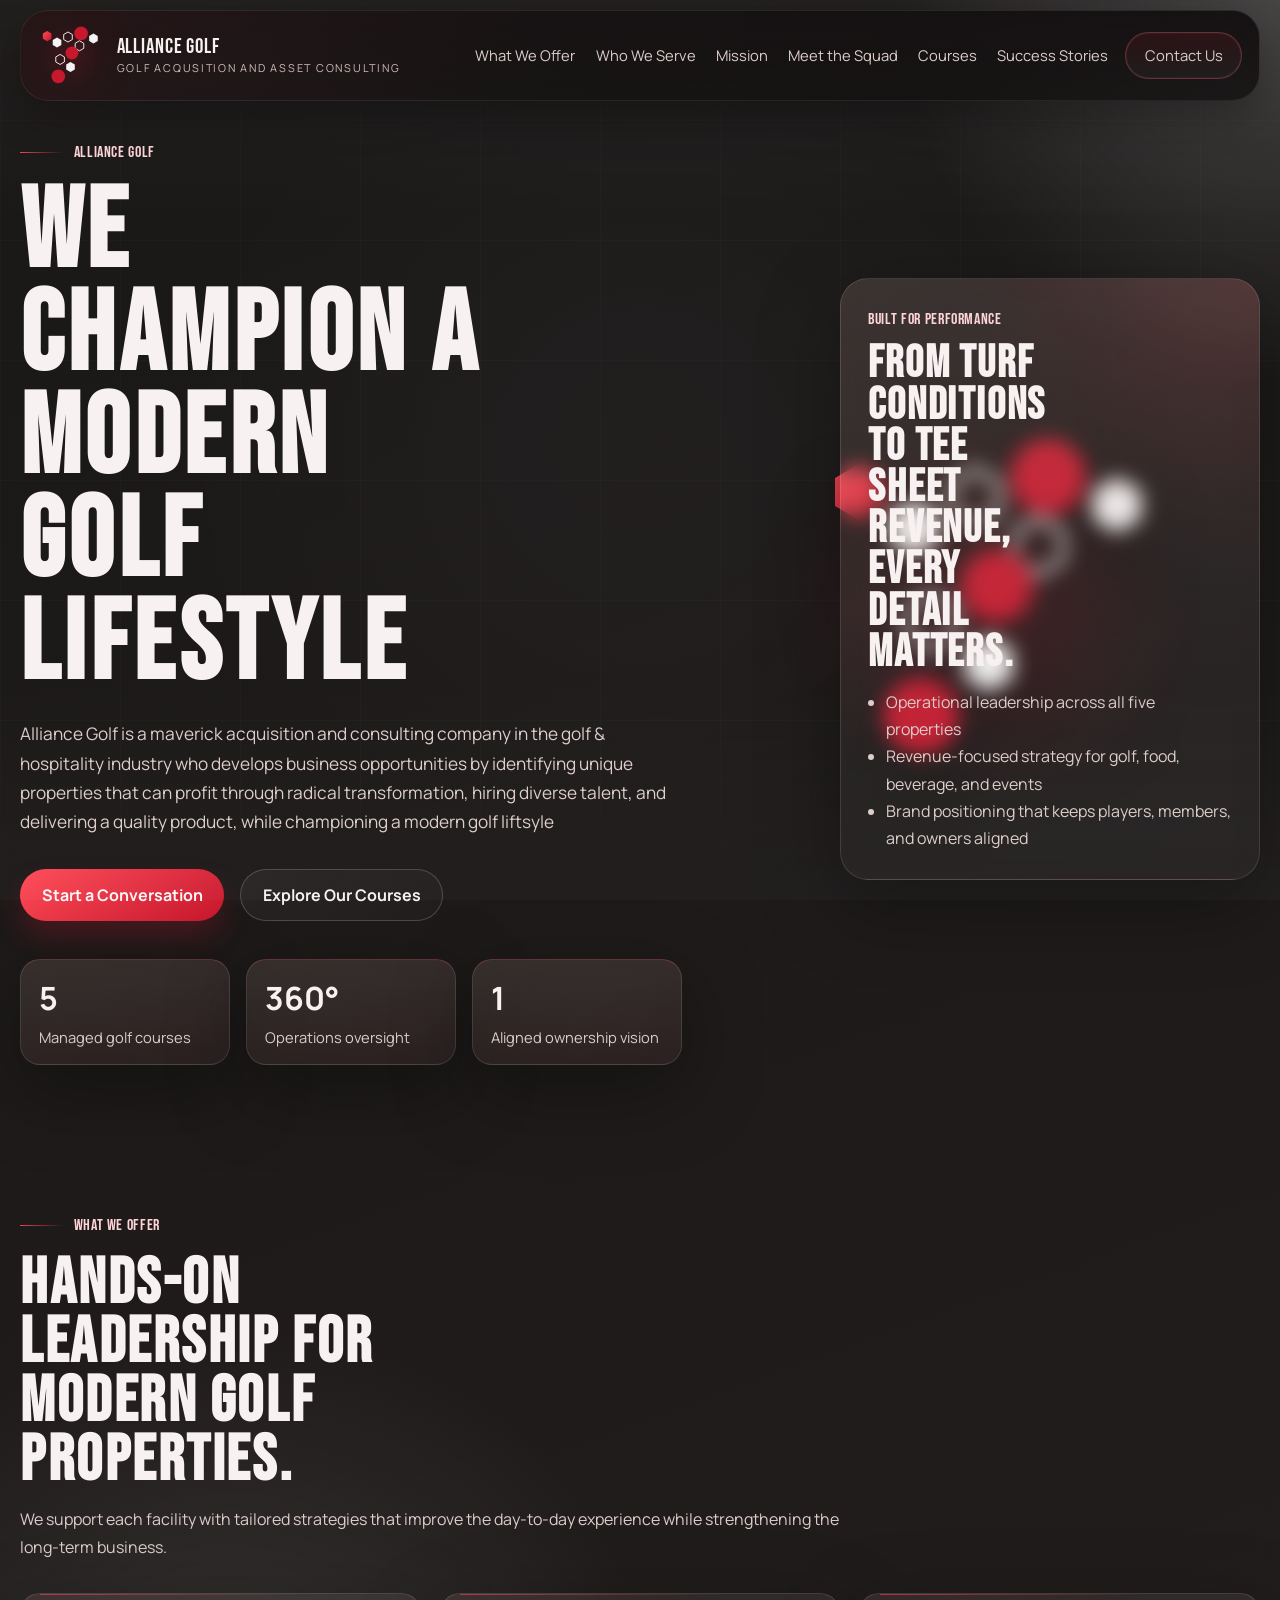
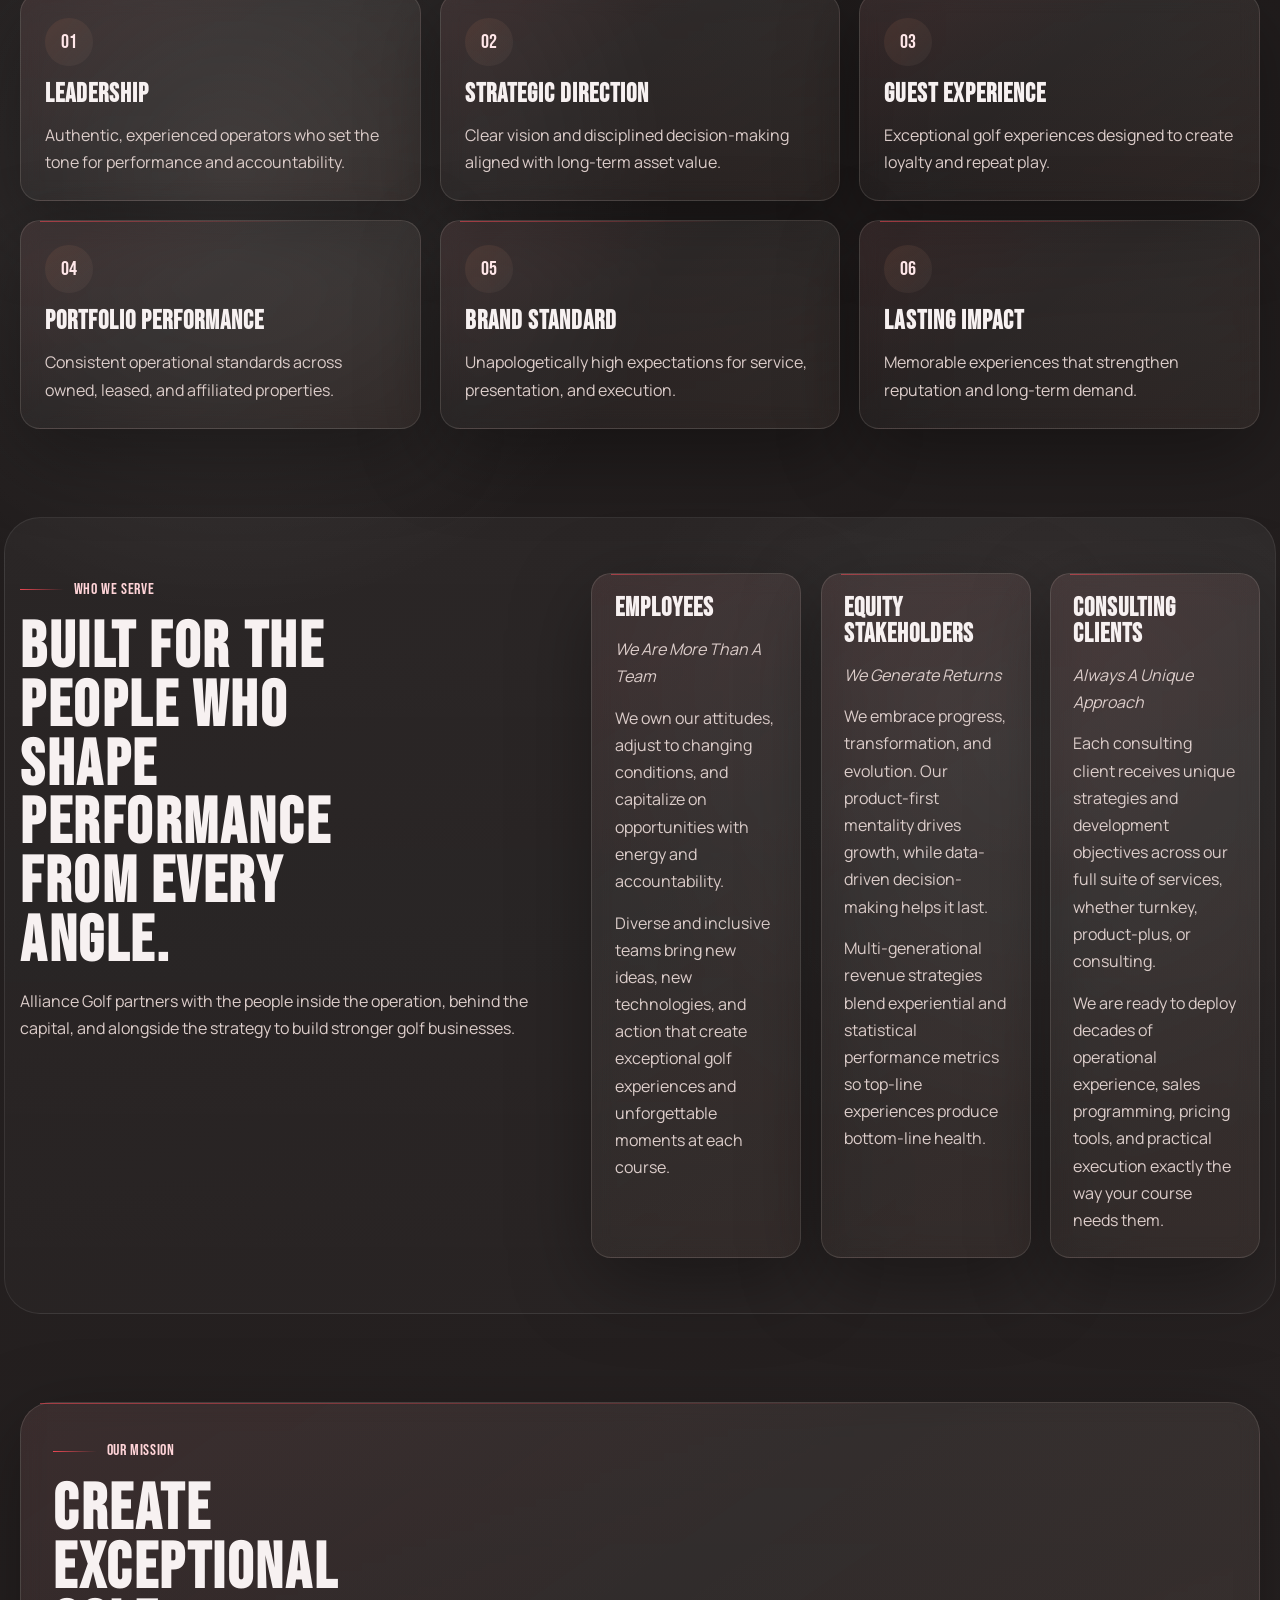
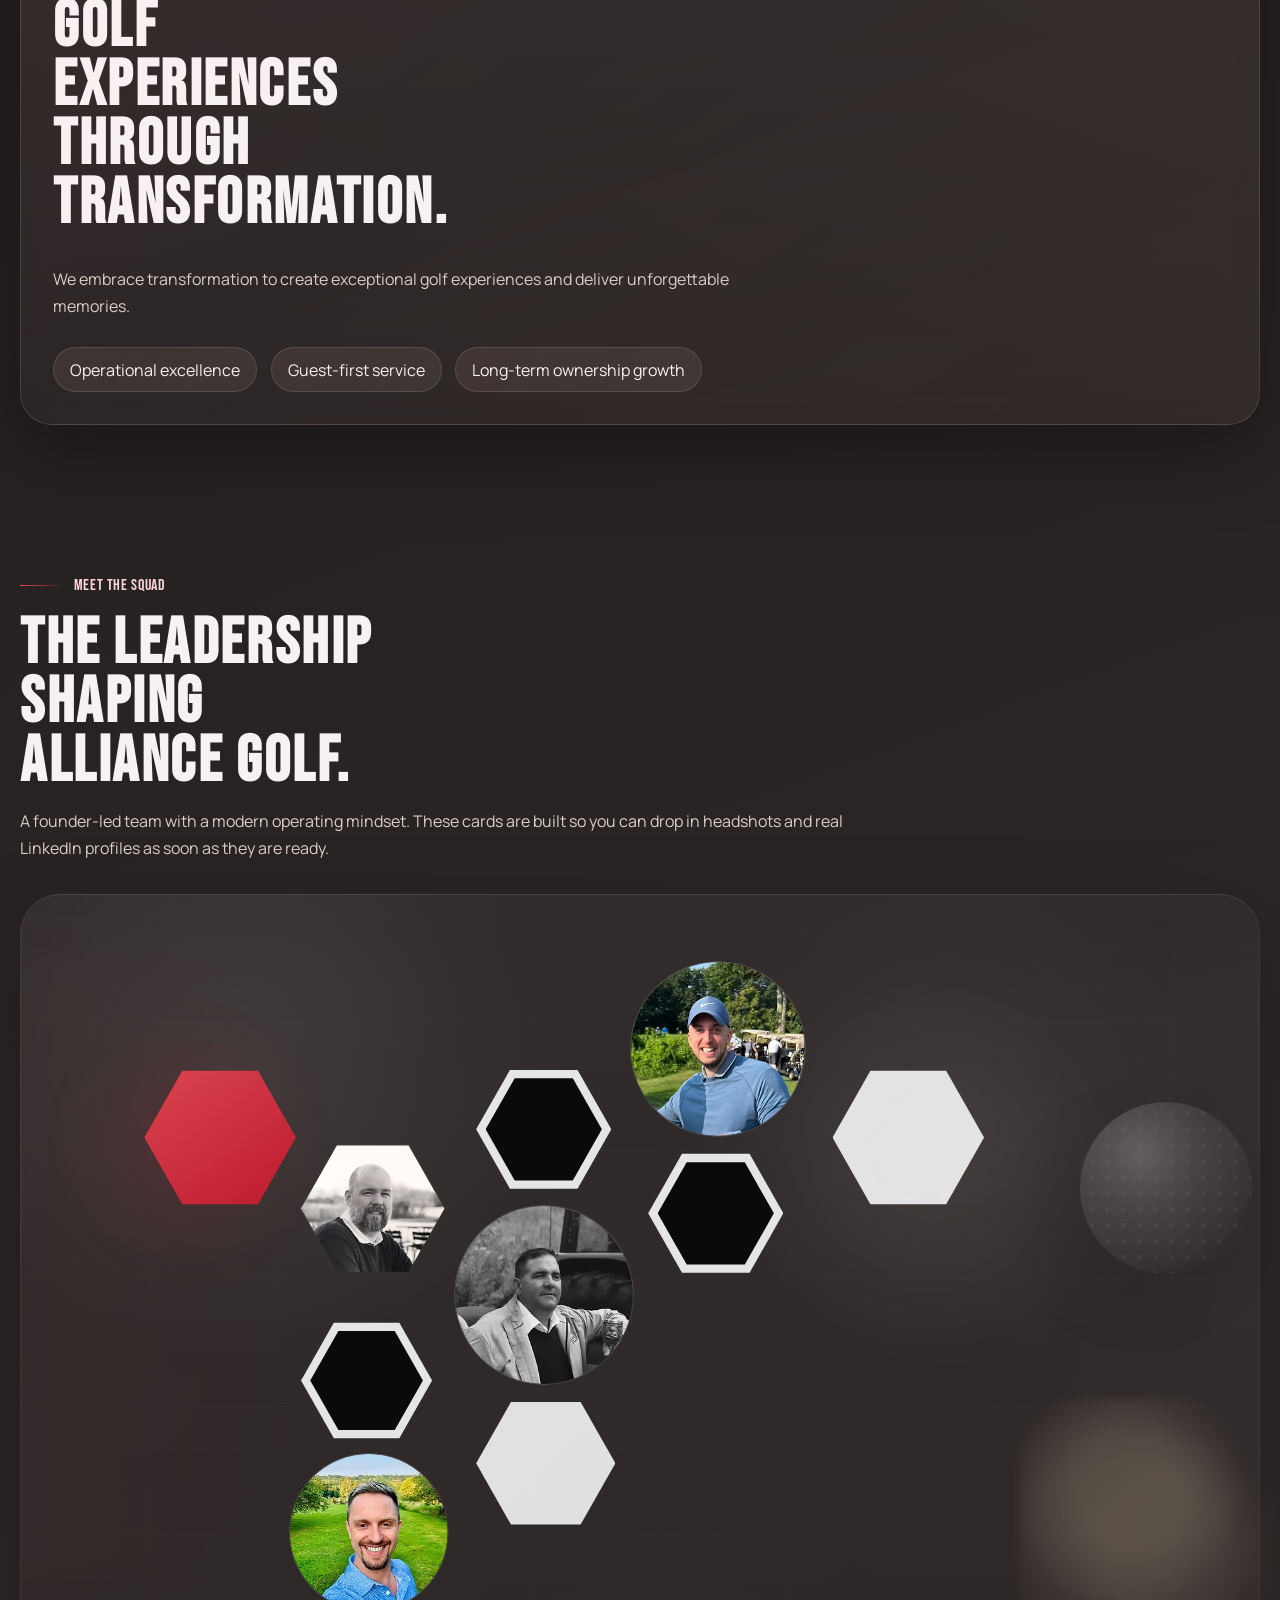
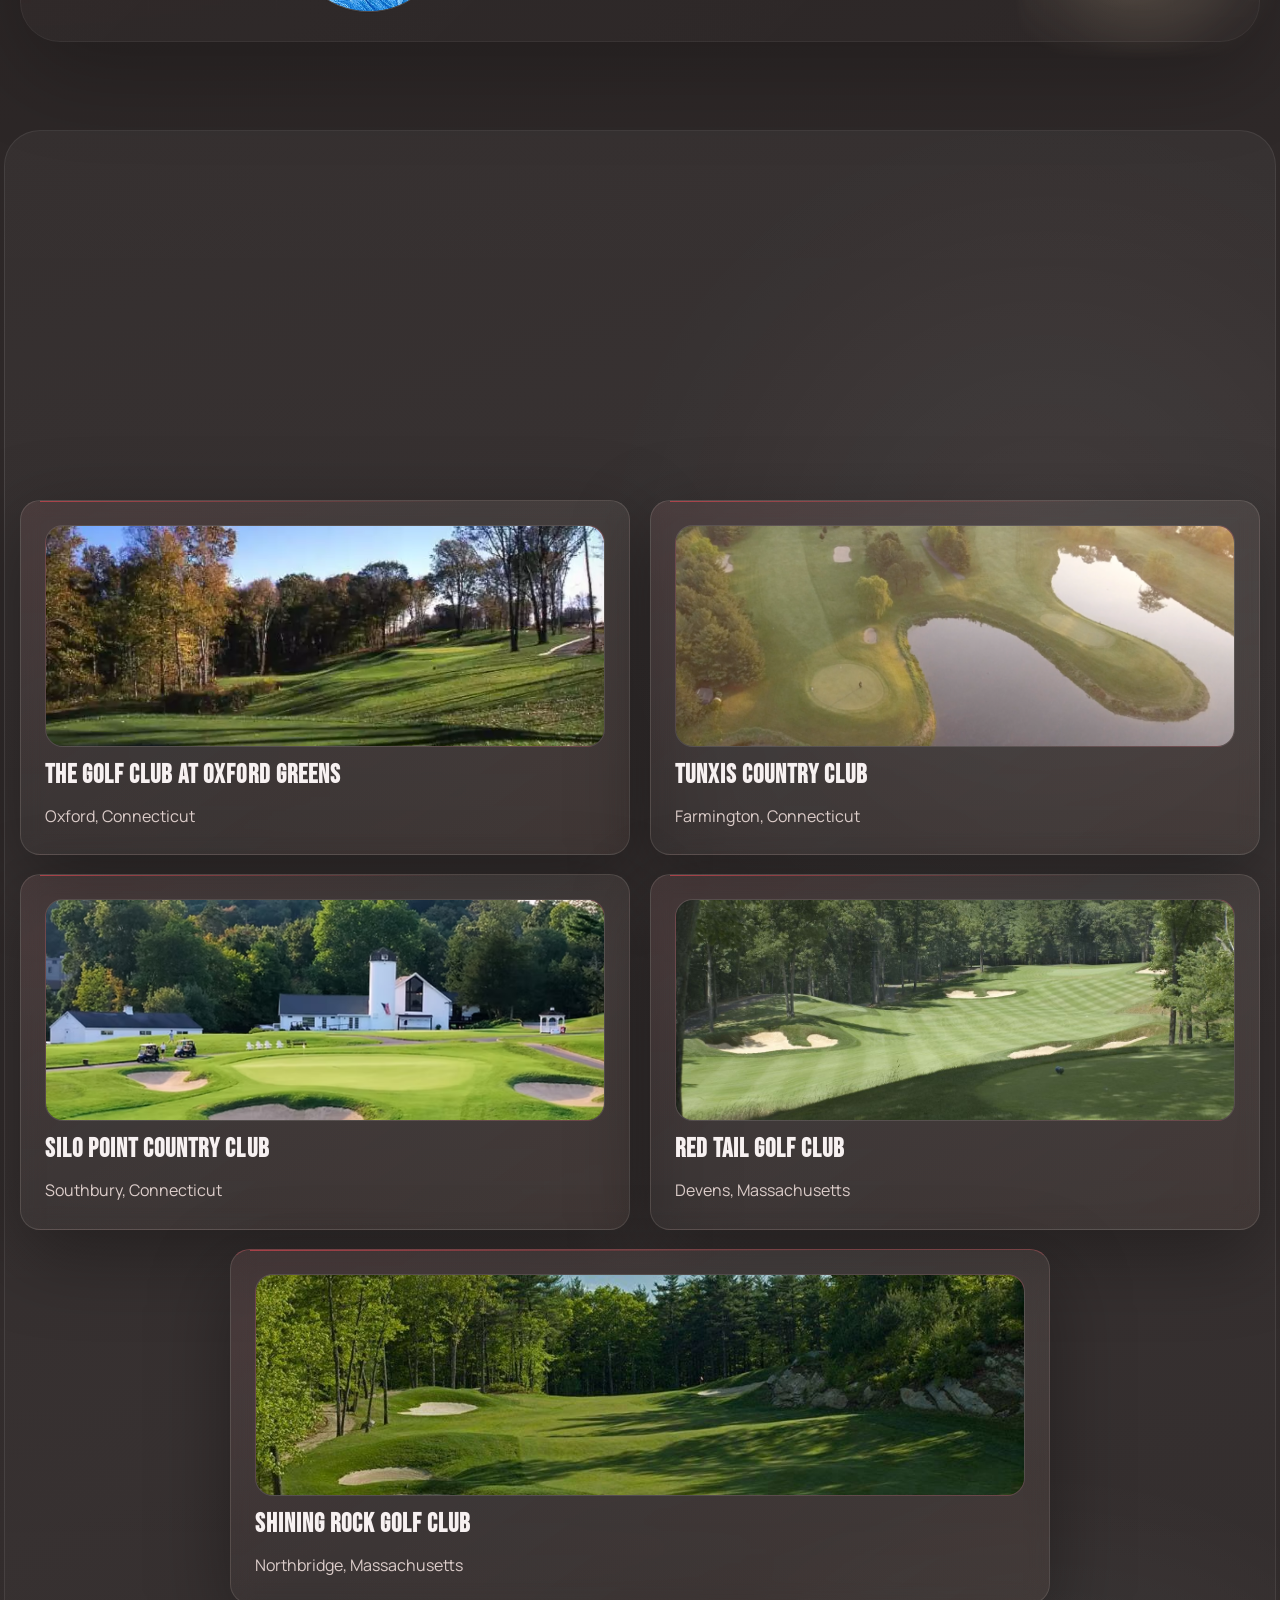
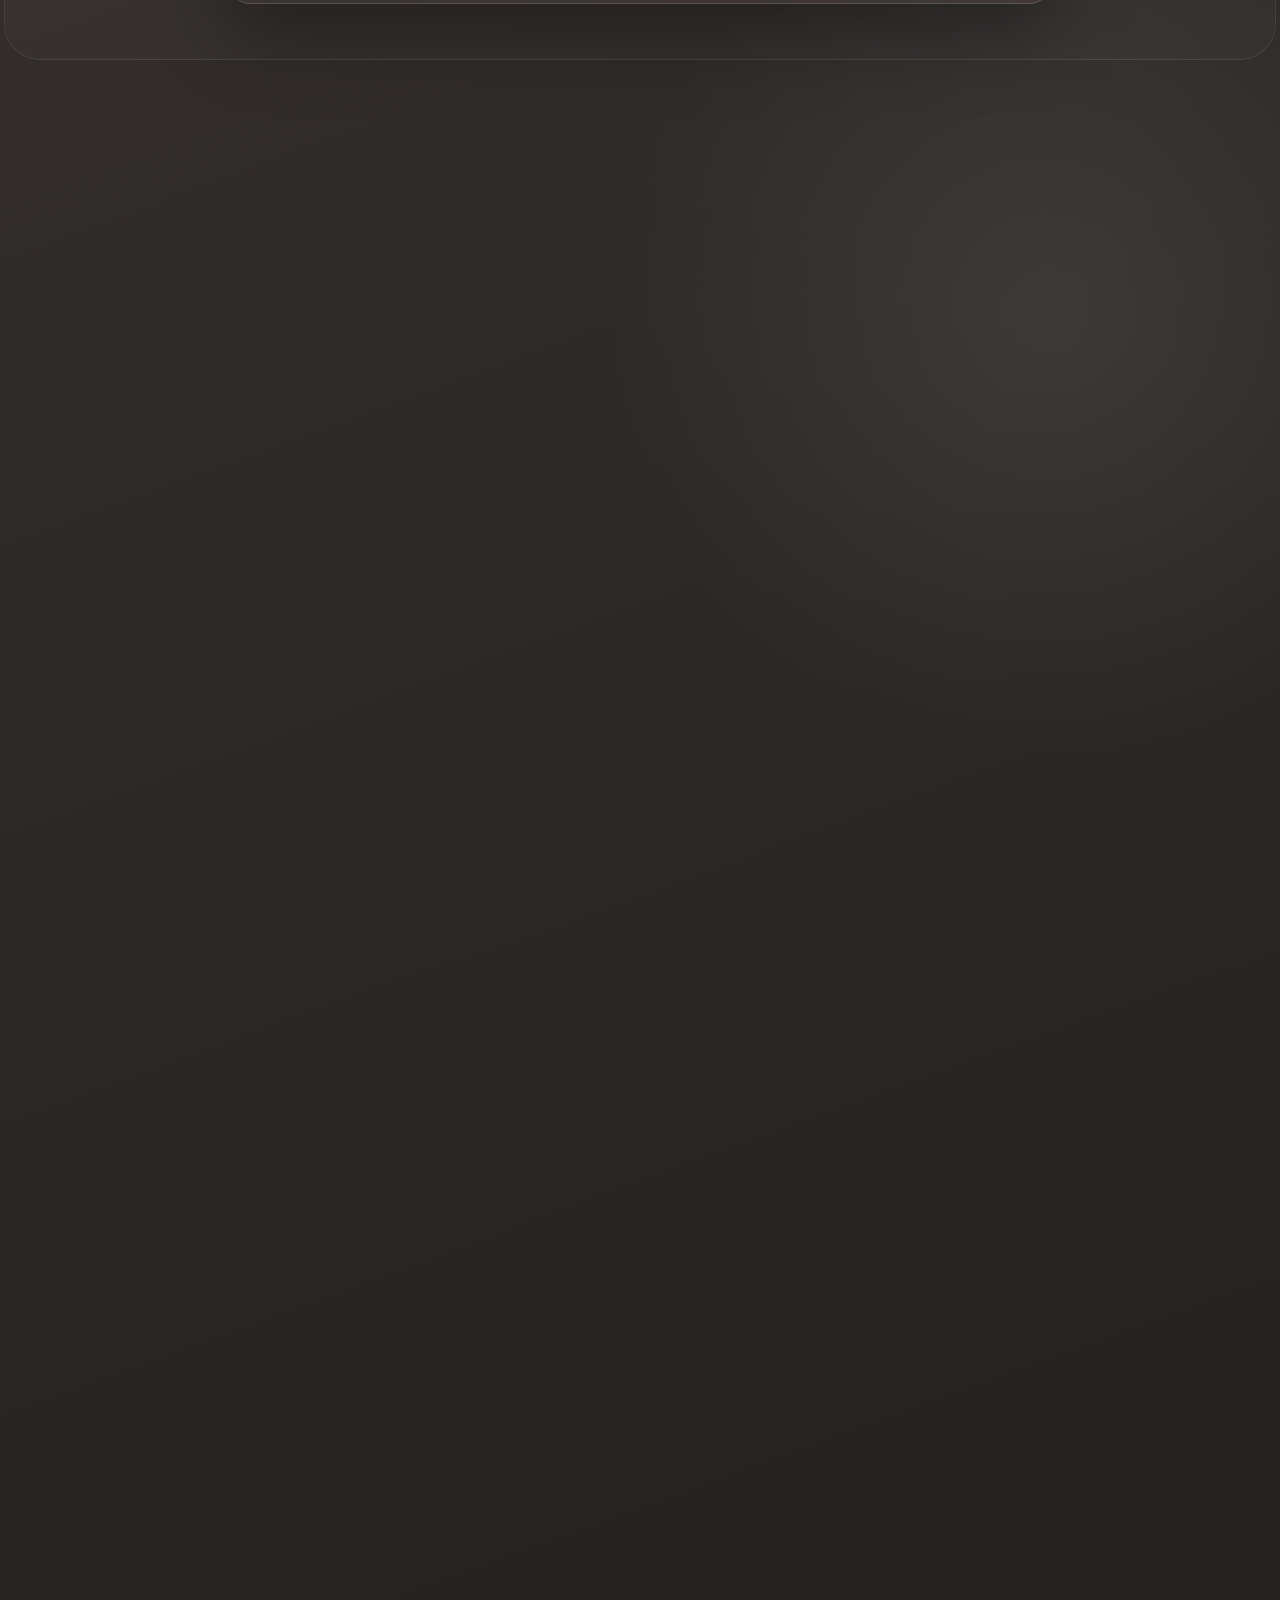
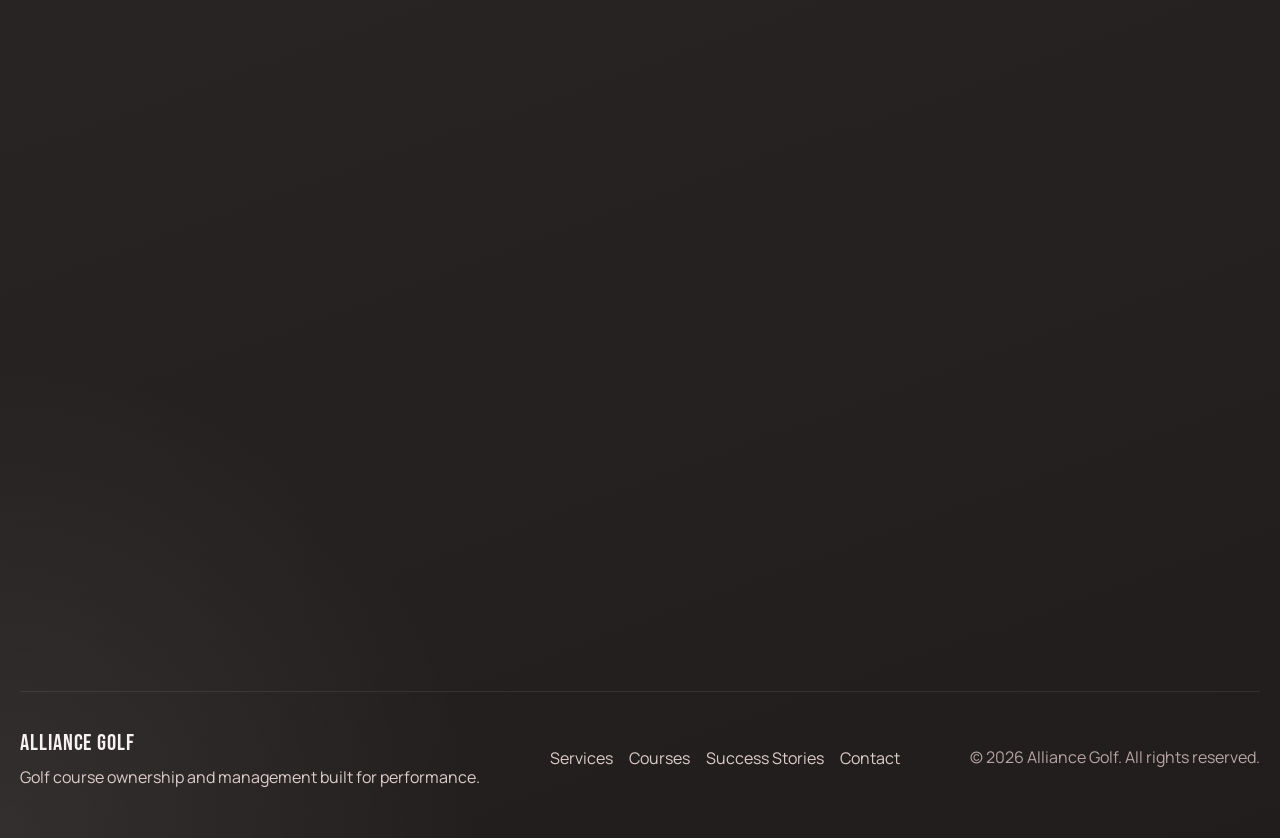
==== commit e42feee7: "updated ui" ====
--- a/index.html
+++ b/index.html
@@ -269,7 +269,7 @@
                 </div>
               </div>
               <div class="profile-hover">
-                <p class="profile-role">Agronomist</p>
+                <p class="profile-role">Co-Founder and VP of Agronomy</p>
                 <h3>Bryan Barrington</h3>
                 <p>Focuses on agronomy leadership, course conditions, and on-course standards.</p>
                 <a class="profile-link" href="https://www.linkedin.com/in/bryan-barrington-08349510/" target="_blank" rel="noreferrer">
@@ -300,7 +300,7 @@
                 </div>
               </div>
               <div class="profile-hover">
-                <p class="profile-role">Managing Partner</p>
+                <p class="profile-role">Co-Founder and Managing Partner</p>
                 <h3>Josh McKim</h3>
                 <p>Leads vision, portfolio growth, and the strategic direction behind Alliance Golf.</p>
                 <a class="profile-link" href="https://www.linkedin.com/in/joshua-m-mckim-b2746239" target="_blank" rel="noreferrer">
@@ -333,7 +333,7 @@
                 </div>
               </div>
               <div class="profile-hover">
-                <p class="profile-role">VP of Tech</p>
+                <p class="profile-role">Co-Founder and VP of Tech</p>
                 <h3>Albert Tomasso</h3>
                 <p>Oversees digital systems, product innovation, and the technology layer.</p>
                 <a class="profile-link" href="https://www.linkedin.com/in/albert-tomasso" target="_blank" rel="noreferrer">
--- a/styles.css
+++ b/styles.css
@@ -1,15 +1,18 @@
 :root {
-  --bg: #0a0909;
-  --bg-alt: #131111;
-  --surface: rgba(255, 255, 255, 0.05);
-  --surface-strong: rgba(255, 255, 255, 0.08);
-  --surface-soft: rgba(255, 255, 255, 0.03);
+  --bg: #0d0a0b;
+  --bg-alt: #171112;
+  --surface: rgba(255, 244, 236, 0.05);
+  --surface-strong: rgba(255, 244, 236, 0.09);
+  --surface-soft: rgba(255, 244, 236, 0.03);
   --text: #f7f1f1;
-  --muted: #d4c5c5;
-  --line: rgba(255, 255, 255, 0.12);
+  --muted: #dccdca;
+  --line: rgba(255, 241, 234, 0.12);
   --accent: #c7182d;
   --accent-bright: #ff4a57;
   --accent-dark: #6f0f18;
+  --ember: #b67050;
+  --champagne: #efe0d2;
+  --moss: #374333;
   --shadow: 0 24px 80px rgba(0, 0, 0, 0.35);
   --radius-lg: 28px;
   --radius-md: 20px;
@@ -35,9 +38,11 @@
   margin: 0;
   font-family: "Manrope", sans-serif;
   background:
-    radial-gradient(circle at top right, rgba(199, 24, 45, 0.18), transparent 22rem),
-    radial-gradient(circle at bottom left, rgba(199, 24, 45, 0.1), transparent 28rem),
-    linear-gradient(160deg, #050404 0%, #0b0a0a 52%, #120f10 100%);
+    radial-gradient(circle at top right, rgba(255, 255, 255, 0.16), transparent 24rem),
+    radial-gradient(circle at 18% 20%, rgba(255, 255, 255, 0.11), transparent 28rem),
+    radial-gradient(circle at 82% 76%, rgba(255, 255, 255, 0.08), transparent 28rem),
+    radial-gradient(circle at bottom left, rgba(255, 255, 255, 0.07), transparent 30rem),
+    linear-gradient(160deg, #1a1717 0%, #262121 38%, #332d2d 68%, #211d1d 100%);
   color: var(--text);
 }
 
@@ -46,11 +51,23 @@
   position: fixed;
   inset: 0;
   background-image:
-    linear-gradient(rgba(255, 255, 255, 0.015) 1px, transparent 1px),
-    linear-gradient(90deg, rgba(255, 255, 255, 0.015) 1px, transparent 1px);
+    linear-gradient(rgba(255, 255, 255, 0.018) 1px, transparent 1px),
+    linear-gradient(90deg, rgba(255, 255, 255, 0.018) 1px, transparent 1px);
   background-size: 120px 120px;
   pointer-events: none;
   mask-image: linear-gradient(to bottom, transparent, black 18%, black 82%, transparent);
+}
+
+body::after {
+  content: "";
+  position: fixed;
+  inset: 0;
+  background:
+    linear-gradient(180deg, rgba(255, 255, 255, 0.07), transparent 24%, transparent 76%, rgba(255, 255, 255, 0.04)),
+    radial-gradient(circle at 50% 50%, rgba(255, 255, 255, 0.05), transparent 58%);
+  pointer-events: none;
+  mix-blend-mode: screen;
+  opacity: 0.46;
 }
 
 a {
@@ -89,8 +106,9 @@
   backdrop-filter: blur(18px);
   box-shadow: 0 18px 40px rgba(0, 0, 0, 0.28);
   background:
-    linear-gradient(90deg, rgba(255, 255, 255, 0.035), rgba(255, 255, 255, 0.015)),
-    linear-gradient(180deg, rgba(8, 8, 8, 0.94), rgba(8, 8, 8, 0.72));
+    linear-gradient(90deg, rgba(255, 244, 236, 0.04), rgba(255, 244, 236, 0.015)),
+    linear-gradient(120deg, rgba(199, 24, 45, 0.08), transparent 40%),
+    linear-gradient(180deg, rgba(15, 11, 12, 0.94), rgba(11, 9, 9, 0.76));
   transform-origin: top center;
   transition:
     padding 0.42s cubic-bezier(0.22, 1, 0.36, 1),
@@ -199,8 +217,9 @@
   border-radius: 26px;
   box-shadow: 0 16px 36px rgba(0, 0, 0, 0.24);
   background:
-    linear-gradient(90deg, rgba(255, 255, 255, 0.04), rgba(255, 255, 255, 0.02)),
-    linear-gradient(180deg, rgba(8, 8, 8, 0.96), rgba(8, 8, 8, 0.82));
+    linear-gradient(90deg, rgba(255, 244, 236, 0.04), rgba(255, 244, 236, 0.02)),
+    linear-gradient(120deg, rgba(199, 24, 45, 0.09), transparent 42%),
+    linear-gradient(180deg, rgba(10, 8, 8, 0.96), rgba(10, 8, 8, 0.84));
 }
 
 .topbar.is-compact .brand-mark {
@@ -337,7 +356,9 @@
   inset: 1rem -1rem;
   border: 1px solid rgba(255, 255, 255, 0.08);
   border-radius: 36px;
-  background: linear-gradient(180deg, rgba(255, 255, 255, 0.03), rgba(255, 255, 255, 0.02));
+  background:
+    linear-gradient(180deg, rgba(255, 255, 255, 0.045), rgba(255, 255, 255, 0.02)),
+    radial-gradient(circle at 82% 28%, rgba(255, 255, 255, 0.05), transparent 28rem);
   z-index: -1;
 }
 
@@ -430,7 +451,7 @@
 
 .button-secondary {
   border: 1px solid rgba(255, 255, 255, 0.18);
-  background: rgba(255, 255, 255, 0.04);
+  background: linear-gradient(135deg, rgba(255, 244, 236, 0.05), rgba(255, 244, 236, 0.02));
 }
 
 .hero-stats {
@@ -452,7 +473,9 @@
 .contact-form,
 .contact-copy {
   border: 1px solid var(--line);
-  background: linear-gradient(180deg, var(--surface), var(--surface-soft));
+  background:
+    linear-gradient(180deg, rgba(255, 244, 236, 0.065), rgba(255, 244, 236, 0.025)),
+    linear-gradient(145deg, rgba(199, 24, 45, 0.05), transparent 42%, rgba(182, 112, 80, 0.045));
   backdrop-filter: blur(10px);
   box-shadow: var(--shadow);
 }
@@ -461,6 +484,9 @@
   padding: 1rem 1.1rem;
   border-radius: var(--radius-md);
   border-top: 1px solid rgba(255, 108, 121, 0.26);
+  background:
+    linear-gradient(180deg, rgba(255, 244, 236, 0.08), rgba(255, 244, 236, 0.03)),
+    linear-gradient(135deg, rgba(182, 112, 80, 0.06), rgba(199, 24, 45, 0.04));
 }
 
 .hero-stats strong {
@@ -512,6 +538,10 @@
   width: min(100%, 420px);
   padding: 1.7rem;
   border-radius: var(--radius-lg);
+  background:
+    radial-gradient(circle at top right, rgba(255, 74, 87, 0.12), transparent 42%),
+    linear-gradient(180deg, rgba(255, 244, 236, 0.085), rgba(255, 244, 236, 0.03)),
+    linear-gradient(145deg, rgba(182, 112, 80, 0.08), transparent 56%);
 }
 
 .panel-label,
@@ -572,7 +602,7 @@
   height: 3rem;
   margin-bottom: 1rem;
   border-radius: 50%;
-  background: rgba(255, 255, 255, 0.06);
+  background: linear-gradient(135deg, rgba(182, 112, 80, 0.14), rgba(255, 244, 236, 0.04));
   color: #ffe7e9;
   font-family: "Bebas Neue", sans-serif;
   font-size: 1.25rem;
@@ -644,7 +674,9 @@
   padding: 0.55rem 1rem;
   border-radius: 999px;
   border: 1px solid rgba(255, 255, 255, 0.12);
-  background: rgba(255, 255, 255, 0.05);
+  background:
+    linear-gradient(135deg, rgba(182, 112, 80, 0.1), rgba(255, 244, 236, 0.04)),
+    rgba(255, 255, 255, 0.03);
 }
 
 .squad-section {
@@ -659,10 +691,10 @@
   overflow: visible;
   border-radius: 40px;
   background:
-    linear-gradient(180deg, rgba(255, 255, 255, 0.015), rgba(255, 255, 255, 0)),
-    radial-gradient(circle at 18% 22%, rgba(199, 24, 45, 0.12), transparent 26%),
+    linear-gradient(180deg, rgba(255, 255, 255, 0.025), rgba(255, 255, 255, 0)),
+    radial-gradient(circle at 18% 22%, rgba(255, 255, 255, 0.07), transparent 26%),
     radial-gradient(circle at 75% 30%, rgba(255, 255, 255, 0.05), transparent 24%),
-    linear-gradient(135deg, rgba(255, 255, 255, 0.02), rgba(255, 255, 255, 0));
+    linear-gradient(135deg, rgba(255, 255, 255, 0.025), rgba(255, 255, 255, 0));
   box-shadow:
     inset 0 1px 0 rgba(255, 255, 255, 0.05),
     0 32px 90px rgba(0, 0, 0, 0.24);
@@ -717,14 +749,14 @@
   top: 5rem;
   width: 24rem;
   height: 24rem;
-  background: radial-gradient(circle, rgba(255, 255, 255, 0.09), rgba(255, 255, 255, 0.03) 40%, transparent 72%);
+  background: radial-gradient(circle, rgba(239, 224, 210, 0.11), rgba(255, 244, 236, 0.04) 40%, transparent 72%);
   opacity: 0.55;
 }
 
 .squad-ghost-hex {
   clip-path: polygon(25% 6%, 75% 6%, 100% 50%, 75% 94%, 25% 94%, 0 50%);
   border: 1px solid rgba(255, 255, 255, 0.06);
-  background: rgba(255, 255, 255, 0.015);
+  background: rgba(255, 244, 236, 0.018);
 }
 
 .squad-ghost-hex-one {
@@ -1199,7 +1231,8 @@
   border-radius: 18px;
   background:
     radial-gradient(circle at top right, rgba(199, 24, 45, 0.22), transparent 40%),
-    linear-gradient(160deg, rgba(255, 255, 255, 0.05), rgba(255, 255, 255, 0.02));
+    radial-gradient(circle at bottom left, rgba(55, 67, 51, 0.1), transparent 48%),
+    linear-gradient(160deg, rgba(255, 244, 236, 0.06), rgba(255, 244, 236, 0.02));
 }
 
 .course-image {
@@ -1298,12 +1331,12 @@
 
 .story-badge {
   border: 1px solid rgba(255, 108, 121, 0.3);
-  background: rgba(199, 24, 45, 0.1);
+  background: linear-gradient(135deg, rgba(199, 24, 45, 0.12), rgba(182, 112, 80, 0.08));
 }
 
 .story-kicker {
   border: 1px solid rgba(255, 255, 255, 0.1);
-  background: rgba(255, 255, 255, 0.04);
+  background: linear-gradient(135deg, rgba(239, 224, 210, 0.05), rgba(255, 255, 255, 0.02));
 }
 
 .story-list {
@@ -1330,7 +1363,7 @@
   border: 1px solid rgba(255, 255, 255, 0.1);
   border-radius: 32px;
   background:
-    linear-gradient(135deg, rgba(199, 24, 45, 0.18), rgba(255, 255, 255, 0.06)),
+    linear-gradient(135deg, rgba(199, 24, 45, 0.18), rgba(182, 112, 80, 0.12), rgba(255, 244, 236, 0.05)),
     rgba(255, 255, 255, 0.03);
   box-shadow:
     inset 0 1px 0 rgba(255, 120, 130, 0.22),
@@ -1395,7 +1428,7 @@
   border-radius: 20px;
   border: 1px solid rgba(255, 255, 255, 0.08);
   background:
-    linear-gradient(145deg, rgba(199, 24, 45, 0.08), rgba(255, 255, 255, 0.03)),
+    linear-gradient(145deg, rgba(199, 24, 45, 0.08), rgba(182, 112, 80, 0.08), rgba(255, 244, 236, 0.03)),
     rgba(255, 255, 255, 0.04);
 }
 
@@ -1416,7 +1449,7 @@
   width: 100%;
   border: 1px solid rgba(255, 255, 255, 0.12);
   border-radius: 16px;
-  background: rgba(255, 255, 255, 0.04);
+  background: linear-gradient(180deg, rgba(255, 244, 236, 0.05), rgba(255, 244, 236, 0.025));
   color: var(--text);
   padding: 0.95rem 1rem;
   transition: border-color 0.2s ease, background 0.2s ease;
@@ -1431,7 +1464,7 @@
 .contact-form textarea:focus {
   outline: none;
   border-color: rgba(255, 92, 106, 0.52);
-  background: rgba(255, 255, 255, 0.07);
+  background: linear-gradient(180deg, rgba(255, 244, 236, 0.075), rgba(255, 244, 236, 0.04));
   box-shadow: 0 0 0 3px rgba(199, 24, 45, 0.08);
 }
 
